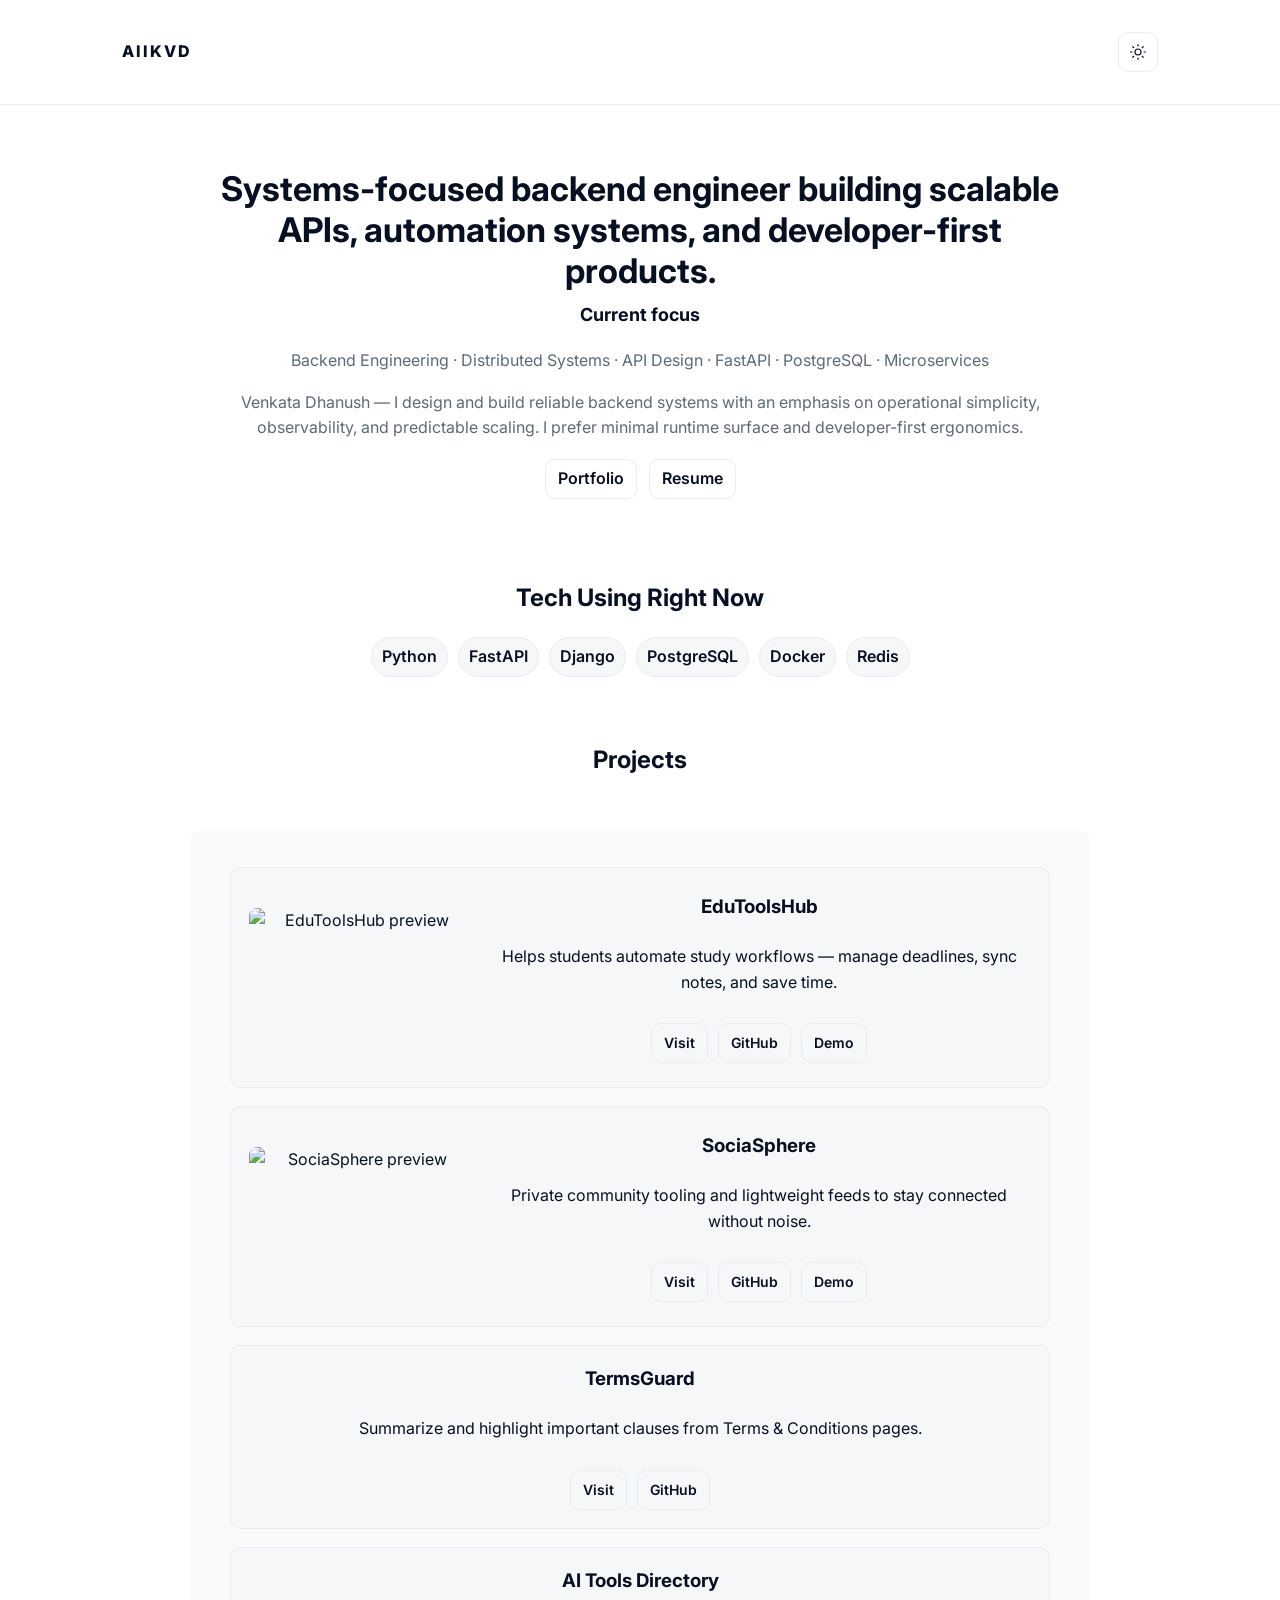
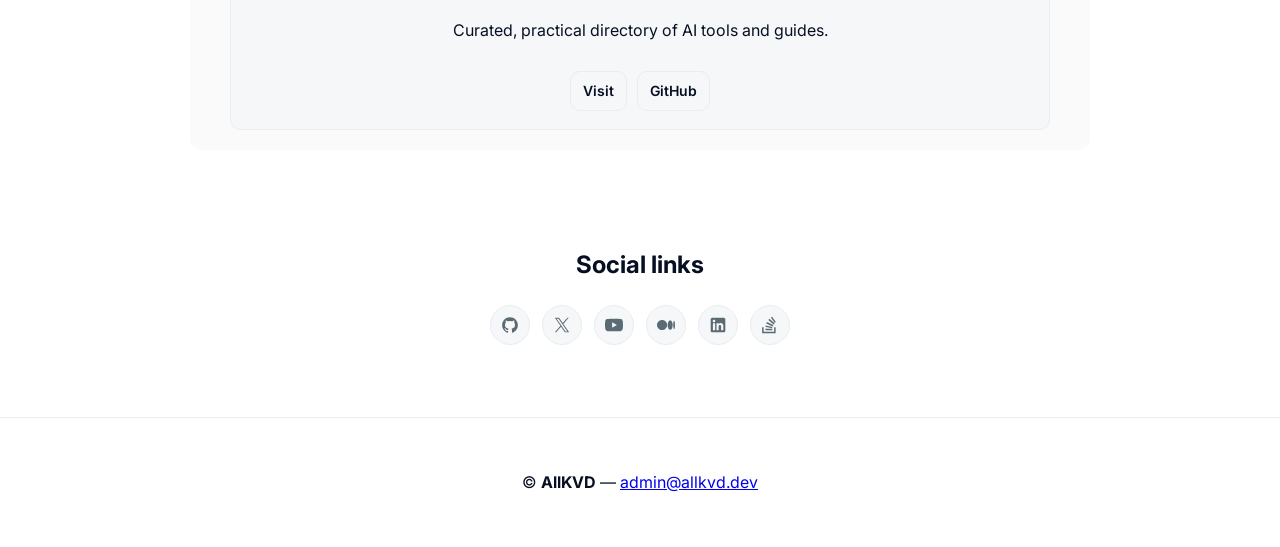
==== index.html @ 4f2902a0 "Update JSON-LD script and tech stack in index.html" ====
<!doctype html>
<html lang="en">
  <head>
    <meta charset="utf-8" />
    <meta name="viewport" content="width=device-width,initial-scale=1" />
    <meta name="color-scheme" content="light dark" />
    <meta name="author" content="Venkata Dhanush Kakarlamudi" />
    <meta name="referrer" content="strict-origin-when-cross-origin" />
    <meta name="format-detection" content="telephone=no" />
    <title>AllKVD — Systems-focused backend engineering ⋅ allkvd.dev</title>
    <meta name="description" content="AllKVD — Venkata Dhanush. Building scalable backend systems, APIs, automation and developer-first products. Navigation hub for portfolio, projects and social links." />
    <meta name="keywords" content="Backend Engineer, APIs, FastAPI, PostgreSQL, Distributed Systems, Developer Tools, allkvd, Venkata Dhanush" />
    <link rel="canonical" href="https://allkvd.dev/" />

    <meta name="theme-color" content="#071023" />
    <link rel="preconnect" href="https://fonts.googleapis.com">
    <link rel="preconnect" href="https://fonts.gstatic.com" crossorigin>
    <link rel="preconnect" href="https://img.youtube.com" crossorigin>

    <meta property="og:site_name" content="AllKVD" />
    <meta property="og:title" content="AllKVD — Systems-focused backend engineering" />
    <meta property="og:description" content="Building scalable APIs, automation systems, and developer-first products. Navigation hub for portfolio, projects and social links." />
    <meta property="og:type" content="website" />
    <meta property="og:url" content="https://allkvd.dev/" />
    <meta property="og:locale" content="en_US" />
    <meta property="og:image" content="https://allkvd.dev/assets/images/og-image.svg" />
    <meta property="og:image:type" content="image/svg+xml" />
    <meta property="og:image:width" content="1200" />
    <meta property="og:image:height" content="630" />
    <meta property="og:image:alt" content="AllKVD — Systems · APIs · Developer tooling" />

    <meta name="twitter:card" content="summary_large_image" />
    <meta name="twitter:title" content="AllKVD — Systems-focused backend engineering" />
    <meta name="twitter:description" content="Building scalable APIs, automation systems, and developer-first products." />
    <meta name="twitter:image" content="https://allkvd.dev/assets/images/og-image.svg" />
    <meta name="twitter:image:alt" content="AllKVD — Systems · APIs · Developer tooling" />

    <link rel="icon" href="/favicon.svg" />
    <link rel="manifest" href="/site.webmanifest" />

    <meta name="robots" content="index,follow,max-snippet:-1,max-image-preview:large,max-video-preview:-1" />

    <link href="https://fonts.googleapis.com/css2?family=Inter:wght@300;400;600;700;800&display=swap" rel="stylesheet">
    <link rel="stylesheet" href="/assets/css/style.css">
    <link rel="preload" as="image" href="/assets/images/og-image.svg" type="image/svg+xml">
    <script>
      (function(){
        const t = localStorage.getItem('allkvd-theme') || (window.matchMedia && window.matchMedia('(prefers-color-scheme: dark)').matches ? 'dark' : 'light');
        if(t==='dark') document.documentElement.setAttribute('data-theme','dark');

        const icons = {
          light: '<svg xmlns="http://www.w3.org/2000/svg" viewBox="0 0 24 24" width="18" height="18" fill="none" stroke="currentColor" stroke-width="1.5" stroke-linecap="round" stroke-linejoin="round"><circle cx="12" cy="12" r="4"></circle><path d="M12 2v2M12 20v2M4.93 4.93l1.41 1.41M17.66 17.66l1.41 1.41M2 12h2M20 12h2M4.93 19.07l1.41-1.41M17.66 6.34l1.41-1.41"/></svg>',
          dark: '<svg xmlns="http://www.w3.org/2000/svg" viewBox="0 0 24 24" width="18" height="18" fill="none" stroke="currentColor" stroke-width="1.5" stroke-linecap="round" stroke-linejoin="round"><path d="M21 12.79A9 9 0 1 1 11.21 3 7 7 0 0 0 21 12.79z"/></svg>'
        };

        function setBtnIcon(btn, theme){
          btn.innerHTML = (theme === 'dark') ? icons.dark : icons.light;
          btn.setAttribute('aria-label', 'Toggle color theme (current: ' + theme + ')');
        }

        window.addEventListener('DOMContentLoaded', ()=>{
          const btn = document.getElementById('theme-toggle');
          if(!btn) return;
          setBtnIcon(btn, t);
          btn.addEventListener('click', ()=>{
            const cur = document.documentElement.getAttribute('data-theme') === 'dark' ? 'dark' : 'light';
            const next = cur === 'dark' ? 'light' : 'dark';
            if(next==='dark') document.documentElement.setAttribute('data-theme','dark'); else document.documentElement.removeAttribute('data-theme');
            localStorage.setItem('allkvd-theme', next);
            setBtnIcon(btn, next);
          });
        });
      })();
    </script>

    <script type="application/ld+json">
    {
      "@context": "https://schema.org",
      "@type": "Person",
      "name": "Venkata Dhanush Kakarlamudi",
      "url": "https://allkvd.dev",
      "jobTitle": "Backend & Systems Engineer",
      "description": "Systems-focused backend engineer building scalable APIs, automation systems, and developer-first products.",
      "image": "https://allkvd.dev/assets/images/og-image.svg",
      "sameAs": [
        "https://github.com/kvdhanush06",
        "https://portfolio.allkvd.dev",
        "https://edutoolshub.allkvd.dev",
        "https://sociasphere.allkvd.dev",
        "https://termsguard.allkvd.dev",
        "https://youtube.allkvd.dev",
        "https://x.allkvd.dev",
        "https://linkedin.allkvd.dev",
        "https://resume.allkvd.dev",
        "https://medium.allkvd.dev",
        "https://stackoverflow.allkvd.dev"
      ],
      "knowsAbout": ["Backend Engineering","Distributed Systems","FastAPI","PostgreSQL","Developer Tooling","Automation"]
    }
    </script>

    <script type="application/ld+json">
    {
      "@context": "https://schema.org",
      "@type": "WebSite",
      "url": "https://allkvd.dev/",
      "name": "AllKVD",
      "author": {
        "@type": "Person",
        "name": "Venkata Dhanush Kakarlamudi"
      },
      "potentialAction": {
        "@type": "SearchAction",
        "target": "https://allkvd.dev/?s={search_term_string}",
        "query-input": "required name=search_term_string"
      }
    }
    </script>

  </head>
  <body>
    <a class="skip-link" href="#main-content">Skip to main content</a>
    <header class="site-header">
      <div class="container header-row">
        <div style="display:flex;align-items:center;gap:16px">
          <a class="logo" href="/">AllKVD</a>
          <nav class="nav" aria-label="Primary navigation"></nav>
        </div>
        <div style="display:flex;align-items:center;gap:12px">
          <button id="theme-toggle" class="theme-toggle" aria-label="Toggle color theme" title="Toggle theme"></button>
        </div>
      </div>
    </header>

    <main id="main-content">
      <section class="hero container">
        <div class="hero-inner">
          <h1 class="hero-heading">Systems-focused backend engineer building scalable APIs, automation systems, and developer-first products.</h1>

          <h3 class="current-focus-title">Current focus</h3>
          <p class="focus-line">Backend Engineering · Distributed Systems · API Design · FastAPI · PostgreSQL · Microservices</p>

          <p class="bio muted">Venkata Dhanush — I design and build reliable backend systems with an emphasis on operational simplicity, observability, and predictable scaling. I prefer minimal runtime surface and developer-first ergonomics.</p>
          <div class="cta" style="margin-top:18px">
            <a class="btn" href="https://portfolio.allkvd.dev" target="_blank" rel="noopener noreferrer">Portfolio</a>
            <a class="btn" href="https://resume.allkvd.dev" target="_blank" rel="noopener noreferrer">Resume</a>
          </div>
        </div>
      </section>

      <section id="uses" class="container">
        <h2>Tech Using Right Now</h2>
        <div class="uses-list">
          <span class="chip">Python</span>
          <span class="chip">FastAPI</span>
          <span class="chip">Django</span>
          <span class="chip">PostgreSQL</span>
          <span class="chip">Docker</span>
          <span class="chip">Redis</span>
        </div>
      </section>

      <section id="projects" class="grid-section">
        <div class="container">
          <h2>Projects</h2>
          <div class="projects-band">
            <div class="projects-band-inner">
              <div class="projects-list">

                <article class="card product-card reveal">
                  <div class="card-row">
                    <div class="card-media">
                      <img src="https://img.youtube.com/vi/Fe0io0Mu53A/hqdefault.jpg" alt="EduToolsHub preview" width="220" height="140" loading="lazy" decoding="async">
                    </div>
                    <div class="card-content">
                      <h3>EduToolsHub</h3>
                      <p class="project-desc">Helps students automate study workflows — manage deadlines, sync notes, and save time.</p>
                      <div class="card-actions">
                        <a class="btn" href="https://edutoolshub.allkvd.dev/" target="_blank" rel="noopener noreferrer">Visit</a>
                        <a class="btn" href="https://github.com/kvdhanush06/EduToolsHub" target="_blank" rel="noopener noreferrer">GitHub</a>
                        <a class="btn" href="https://youtu.be/Fe0io0Mu53A" target="_blank" rel="noopener noreferrer">Demo</a>
                      </div>
                    </div>
                  </div>
                </article>

                <article class="card product-card reveal">
                  <div class="card-row">
                    <div class="card-media">
                      <img src="https://img.youtube.com/vi/pIHj1mT5XzU/hqdefault.jpg" alt="SociaSphere preview" width="220" height="140" loading="lazy" decoding="async">
                    </div>
                    <div class="card-content">
                      <h3>SociaSphere</h3>
                      <p class="project-desc">Private community tooling and lightweight feeds to stay connected without noise.</p>
                      <div class="card-actions">
                        <a class="btn" href="https://sociasphere.allkvd.dev/" target="_blank" rel="noopener noreferrer">Visit</a>
                        <a class="btn" href="https://github.com/kvdhanush06/SociaSphere" target="_blank" rel="noopener noreferrer">GitHub</a>
                        <a class="btn" href="https://youtu.be/pIHj1mT5XzU" target="_blank" rel="noopener noreferrer">Demo</a>
                      </div>
                    </div>
                  </div>
                </article>

                <article class="card product-card reveal center-only">
                  <h3>TermsGuard</h3>
                  <p class="project-desc">Summarize and highlight important clauses from Terms &amp; Conditions pages.</p>
                  <div class="card-actions">
                    <a class="btn" href="https://termsguard.allkvd.dev/" target="_blank" rel="noopener noreferrer">Visit</a>
                    <a class="btn" href="https://github.com/kvdhanush06/TermsGuard" target="_blank" rel="noopener noreferrer">GitHub</a>
                  </div>
                </article>

                <article class="card product-card reveal center-only">
                  <h3>AI Tools Directory</h3>
                  <p class="project-desc">Curated, practical directory of AI tools and guides.</p>
                  <div class="card-actions">
                    <a class="btn" href="https://aitoolsdirectory.allkvd.dev/" target="_blank" rel="noopener noreferrer">Visit</a>
                    <a class="btn" href="https://github.com/kvdhanush06/ai-tools-directory" target="_blank" rel="noopener noreferrer">GitHub</a>
                  </div>
                </article>

              </div>
            </div>
          </div>
        </div>
      </section>

      <section id="socials" class="container">
        <h2>Social links</h2>
        <div class="social-line" aria-label="Social links">
          <a href="https://github.allkvd.dev" target="_blank" rel="noopener noreferrer" aria-label="GitHub">
            <svg xmlns="http://www.w3.org/2000/svg" width="32" height="32" viewBox="0 0 32 32" fill="currentColor" aria-hidden="true">
              <path d="M16,2.345c7.735,0,14,6.265,14,14-.002,6.015-3.839,11.359-9.537,13.282-.7,.14-.963-.298-.963-.665,0-.473,.018-1.978,.018-3.85,0-1.312-.437-2.152-.945-2.59,3.115-.35,6.388-1.54,6.388-6.912,0-1.54-.543-2.783-1.435-3.762,.14-.35,.63-1.785-.14-3.71,0,0-1.173-.385-3.85,1.435-1.12-.315-2.31-.472-3.5-.472s-2.38,.157-3.5,.472c-2.677-1.802-3.85-1.435-3.85-1.435-.77,1.925-.28,3.36-.14,3.71-.892,.98-1.435,2.24-1.435,3.762,0,5.355,3.255,6.563,6.37,6.913-.403,.35-.77,.963-.893,1.872-.805,.368-2.818,.963-4.077-1.155-.263-.42-1.05-1.452-2.152-1.435-1.173,.018-.472,.665,.017,.927,.595,.332,1.277,1.575,1.435,1.978,.28,.787,1.19,2.293,4.707,1.645,0,1.173,.018,2.275,.018,2.607,0,.368-.263,.787-.963,.665-5.719-1.904-9.576-7.255-9.573-13.283,0-7.735,6.265-14,14-14Z"></path>
            </svg>
          </a>
          <a href="https://x.allkvd.dev" target="_blank" rel="noopener noreferrer" aria-label="X">
            <svg xmlns="http://www.w3.org/2000/svg" width="32" height="32" viewBox="0 0 32 32" fill="currentColor" aria-hidden="true">
              <path d="M18.42,14.009L27.891,3h-2.244l-8.224,9.559L10.855,3H3.28l9.932,14.455L3.28,29h2.244l8.684-10.095,6.936,10.095h7.576l-10.301-14.991h0Zm-3.074,3.573l-1.006-1.439L6.333,4.69h3.447l6.462,9.243,1.006,1.439,8.4,12.015h-3.447l-6.854-9.804h0Z"></path>
            </svg>
          </a>
          <a href="https://youtube.allkvd.dev" target="_blank" rel="noopener noreferrer" aria-label="YouTube">
            <svg xmlns="http://www.w3.org/2000/svg" width="32" height="32" viewBox="0 0 32 32" fill="currentColor" aria-hidden="true">
              <path d="M31.331,8.248c-.368-1.386-1.452-2.477-2.829-2.848-2.496-.673-12.502-.673-12.502-.673,0,0-10.007,0-12.502,.673-1.377,.37-2.461,1.462-2.829,2.848-.669,2.512-.669,7.752-.669,7.752,0,0,0,5.241,.669,7.752,.368,1.386,1.452,2.477,2.829,2.847,2.496,.673,12.502,.673,12.502,.673,0,0,10.007,0,12.502-.673,1.377-.37,2.461-1.462,2.829-2.847,.669-2.512,.669-7.752,.669-7.752,0,0,0-5.24-.669-7.752ZM12.727,20.758V11.242l8.364,4.758-8.364,4.758Z"></path>
            </svg>
          </a>
          <a href="https://medium.allkvd.dev" target="_blank" rel="noopener noreferrer" aria-label="Medium">
            <svg xmlns="http://www.w3.org/2000/svg" width="32" height="32" viewBox="0 0 32 32" fill="currentColor" aria-hidden="true">
              <path d="M18.05,16c0,5.018-4.041,9.087-9.025,9.087S0,21.018,0,16,4.041,6.913,9.025,6.913s9.025,4.069,9.025,9.087m9.901,0c0,4.724-2.02,8.555-4.513,8.555s-4.513-3.831-4.513-8.555,2.02-8.555,4.512-8.555,4.513,3.83,4.513,8.555m4.05,0c0,4.231-.71,7.664-1.587,7.664s-1.587-3.431-1.587-7.664,.71-7.664,1.587-7.664,1.587,3.431,1.587,7.664"></path>
            </svg>
          </a>
          <a href="https://linkedin.allkvd.dev" target="_blank" rel="noopener noreferrer" aria-label="LinkedIn">
            <svg xmlns="http://www.w3.org/2000/svg" width="32" height="32" viewBox="0 0 32 32" fill="currentColor" aria-hidden="true">
              <path d="M26.111,3H5.889c-1.595,0-2.889,1.293-2.889,2.889V26.111c0,1.595,1.293,2.889,2.889,2.889H26.111c1.595,0,2.889-1.293,2.889-2.889V5.889c0-1.595-1.293-2.889-2.889-2.889ZM10.861,25.389h-3.877V12.87h3.877v12.519Zm-1.957-14.158c-1.267,0-2.293-1.034-2.293-2.31s1.026-2.31,2.293-2.31,2.292,1.034,2.292,2.31-1.026,2.31-2.292,2.31Zm16.485,14.158h-3.858v-6.571c0-1.802-.685-2.809-2.111-2.809-1.551,0-2.362,1.048-2.362,2.809v6.571h-3.718V12.87h3.718v1.686s1.118-2.069,3.775-2.069,4.556,1.621,4.556,4.975v7.926Z" fill-rule="evenodd"></path>
            </svg>
          </a>
          <a href="https://stackoverflow.allkvd.dev" target="_blank" rel="noopener noreferrer" aria-label="StackOverflow">
            <svg xmlns="http://www.w3.org/2000/svg" fill="currentColor" viewBox="0 0 24 24" height="24" width="24" aria-hidden="true">
              <path fill="currentColor" fill-rule="evenodd" d="m13.186 2.081 5 7 1.628 -1.162 -5 -7 -1.628 1.162Zm3.663 9.178 -7 -6 1.302 -1.518 7 6 -1.302 1.518ZM7.074 9.905l8.5 4 0.852 -1.81 -8.5 -4 -0.852 1.81Zm7.71 6.571 -9 -2 0.433 -1.952 9 2 -0.434 1.952ZM3.5 15h-2v8h18v-8h-2v6h-14v-6ZM6 19h9v-2H6v2Z" clip-rule="evenodd" stroke-width="1"></path>
            </svg>
          </a>
        </div>
      </section>

    </main>

    <footer class="site-footer">
      <div class="container">
        <div class="left">© <strong>AllKVD</strong> — <a href="mailto:admin@allkvd.dev">admin@allkvd.dev</a></div>
      </div>
    </footer>

    <script>
      document.addEventListener('DOMContentLoaded', function(){
        const els = document.querySelectorAll('.reveal');
        if(!els.length) return;
        const io = new IntersectionObserver((entries)=>{
          entries.forEach(entry => {
            if(entry.isIntersecting){
              entry.target.classList.add('show');
              io.unobserve(entry.target);
            }
          });
        },{threshold:0.12});
        els.forEach((el, i) => {
          el.style.transitionDelay = (i*80)+'ms';
          io.observe(el);
        });
      });
    </script>

  </body>
</html>
---- assets/css/style.css ----
:root{
    --bg: #ffffff;
    --text: #071023;
  --muted: #5b6b74;
  --accent: #0ea5a4;
  --card: #f6f7f9;
  --border: #e6eef3;
  --section-bg: rgba(2,6,23,0.02);
  --header-bg: rgba(255,255,255,0.6);
  --max: 1100px;
  font-family: Inter, system-ui, -apple-system, 'Segoe UI', Roboto, 'Helvetica Neue', Arial;
}

.skip-link{
  position: absolute;
  left: -9999px;
  top: auto;
  width: 1px;
  height: 1px;
  overflow: hidden;
  background: var(--accent);
  color: #fff;
  padding: 8px 12px;
  border-radius: 6px;
  z-index: 9999;
  text-decoration: none;
}
.skip-link:focus{
  left: 12px;
  top: 12px;
  width: auto;
  height: auto;
  box-shadow: 0 6px 18px rgba(2,6,23,0.45);
}

html[data-theme="dark"] {
  --bg:#071023;
  --muted:#9aa0a6;
  --accent:#7dd3fc;
  --card:#0b2940;
  --text:#e6eef3;
  --border: rgba(255,255,255,0.06);
  --header-bg: rgba(10,10,10,0.6);
  --section-bg: rgba(255,255,255,0.02);
}
*{box-sizing:border-box}
html{scroll-behavior:smooth}
body{background:var(--bg);color:var(--text);margin:0;line-height:1.6;transition:background .25s ease,color .25s ease}
.container{max-width:var(--max);margin:0 auto;padding:32px}
.site-header{backdrop-filter:blur(6px);background:var(--header-bg);border-bottom:1px solid var(--border);position:sticky;top:0;z-index:50}
.header-row{display:flex;align-items:center;justify-content:space-between}
.logo{font-weight:800;letter-spacing:2px;color:var(--text);text-decoration:none}
.nav a{color:var(--text);margin-left:20px;text-decoration:none;font-weight:600}
.nav a:hover{color:var(--accent)}
.hero{display:flex;flex-direction:column;align-items:center;text-align:center;gap:18px;padding-top:64px;padding-bottom:48px}
.hero-inner{max-width:880px}
.hero-heading{font-size:34px;margin:0;font-weight:700;line-height:1.2}
.current-focus-title{margin-top:10px;font-size:18px;font-weight:700}
.focus-line{font-size:16px;color:var(--muted);margin-top:6px}
.bio{margin-top:12px;color:var(--muted)}
.cta{display:flex;gap:12px;flex-wrap:wrap;justify-content:center}
.btn, .btn.ghost{display:inline-flex;align-items:center;justify-content:center;height:40px;padding:0 12px;border-radius:10px;border:1px solid var(--border);background:transparent;color:var(--text);text-decoration:none;font-weight:600;cursor:pointer}
.btn.primary{background:var(--accent);color:#ffffff;border-color:transparent}
.btn.ghost{background:transparent}
.hero-right h3{margin-top:8px}
.focus-list{list-style:none;padding:0;margin:10px 0;color:var(--muted)}
.grid-section h2{margin-top:0}
.grid{display:grid;grid-template-columns:repeat(auto-fit,minmax(220px,1fr));gap:18px;margin-top:18px;justify-items:center}
.card{background:var(--card);padding:18px;border-radius:10px;color:var(--text);text-decoration:none;border:1px solid var(--border);transition:transform .18s ease,box-shadow .18s ease}
.card:hover{transform:translateY(-6px);box-shadow:0 10px 30px rgba(2,6,23,0.35)}
.card h3{margin:0 0 6px}
.muted{color:var(--muted)}
.featured .projects{display:grid;gap:12px}
.project{background:var(--card);padding:16px;border-radius:10px;border:1px solid #121314}
.project .meta{margin-top:8px}
.posts a{color:var(--accent)}
.site-footer{border-top:1px solid var(--border);padding:20px 0;margin-top:40px}
.site-footer .container{display:flex;justify-content:center;align-items:center}
.site-footer .left{width:100%;text-align:center}

html[data-theme="dark"] .card{box-shadow:0 8px 30px rgba(2,6,23,0.45);border:1px solid rgba(255,255,255,0.04)}

.theme-toggle{background:transparent;border:1px solid var(--border);color:var(--text);padding:8px;display:inline-flex;align-items:center;justify-content:center;border-radius:10px;cursor:pointer;width:40px;height:40px}



@media (max-width:800px){
  .hero{flex-direction:column}
  .hero-heading{font-size:28px}
}

.projects-list{display:flex;flex-direction:column;gap:18px;margin-top:16px;align-items:center}
.projects-list .card{width:100%;max-width:820px;text-align:center}

.projects-band{display:flex;justify-content:center;padding:32px 0}
.projects-band-inner{background:var(--section-bg);padding:20px;border-radius:12px;max-width:900px;width:100%;box-sizing:border-box}

.full-bleed{width:100%;background:var(--section-bg);padding:36px 0}

#projects h2, #uses h2, #socials h2{ text-align:center; margin-top:0 }

.reveal{opacity:0;transform:translateY(12px);transition:opacity .6s ease,transform .6s cubic-bezier(.2,.9,.2,1)}
.reveal.show{opacity:1;transform:translateY(0)}

.social-line{display:flex;gap:14px;flex-wrap:wrap;justify-content:center;margin-top:12px}
.social-line a{color:var(--accent);text-decoration:none;font-weight:600}

.product-card .banner{border-radius:8px;overflow:hidden;margin-bottom:12px}
.product-card .banner img{width:100%;height:160px;object-fit:cover;display:block}
.card-actions{display:flex;gap:10px;justify-content:center;margin-top:12px}
.card-actions .btn{padding:0 12px;font-size:14px;height:40px}

.product-card .card-row{display:flex;align-items:center;gap:18px}
.product-card .card-media{flex:0 0 220px}
.product-card .card-media img{width:220px;height:140px;object-fit:cover;border-radius:8px;display:block}
.product-card .card-content{flex:1;display:flex;flex-direction:column;justify-content:center;align-items:center;text-align:center;padding:6px}
.product-card.center-only{display:flex;flex-direction:column;align-items:center;justify-content:center}

@media (max-width:800px){
  .product-card .card-row{flex-direction:column}
  .product-card .card-media{flex:0 0 auto}
  .product-card .card-media img{width:100%;height:160px}
}

.uses-list{display:flex;flex-wrap:wrap;gap:10px;justify-content:center;margin-top:12px}
.chip{background:var(--card);border:1px solid var(--border);color:var(--text);padding:6px 10px;border-radius:999px;font-weight:600}

.social-line{display:flex;gap:12px;flex-wrap:wrap;justify-content:center;margin-top:12px}
.social-line a{width:40px;height:40px;border-radius:50%;display:inline-flex;align-items:center;justify-content:center;background:var(--card);border:1px solid var(--border);color:var(--muted);text-decoration:none}
.social-line a svg{width:18px;height:18px;display:block;fill:currentColor}
.social-line a:hover{background:var(--accent);color:#fff;border-color:transparent}
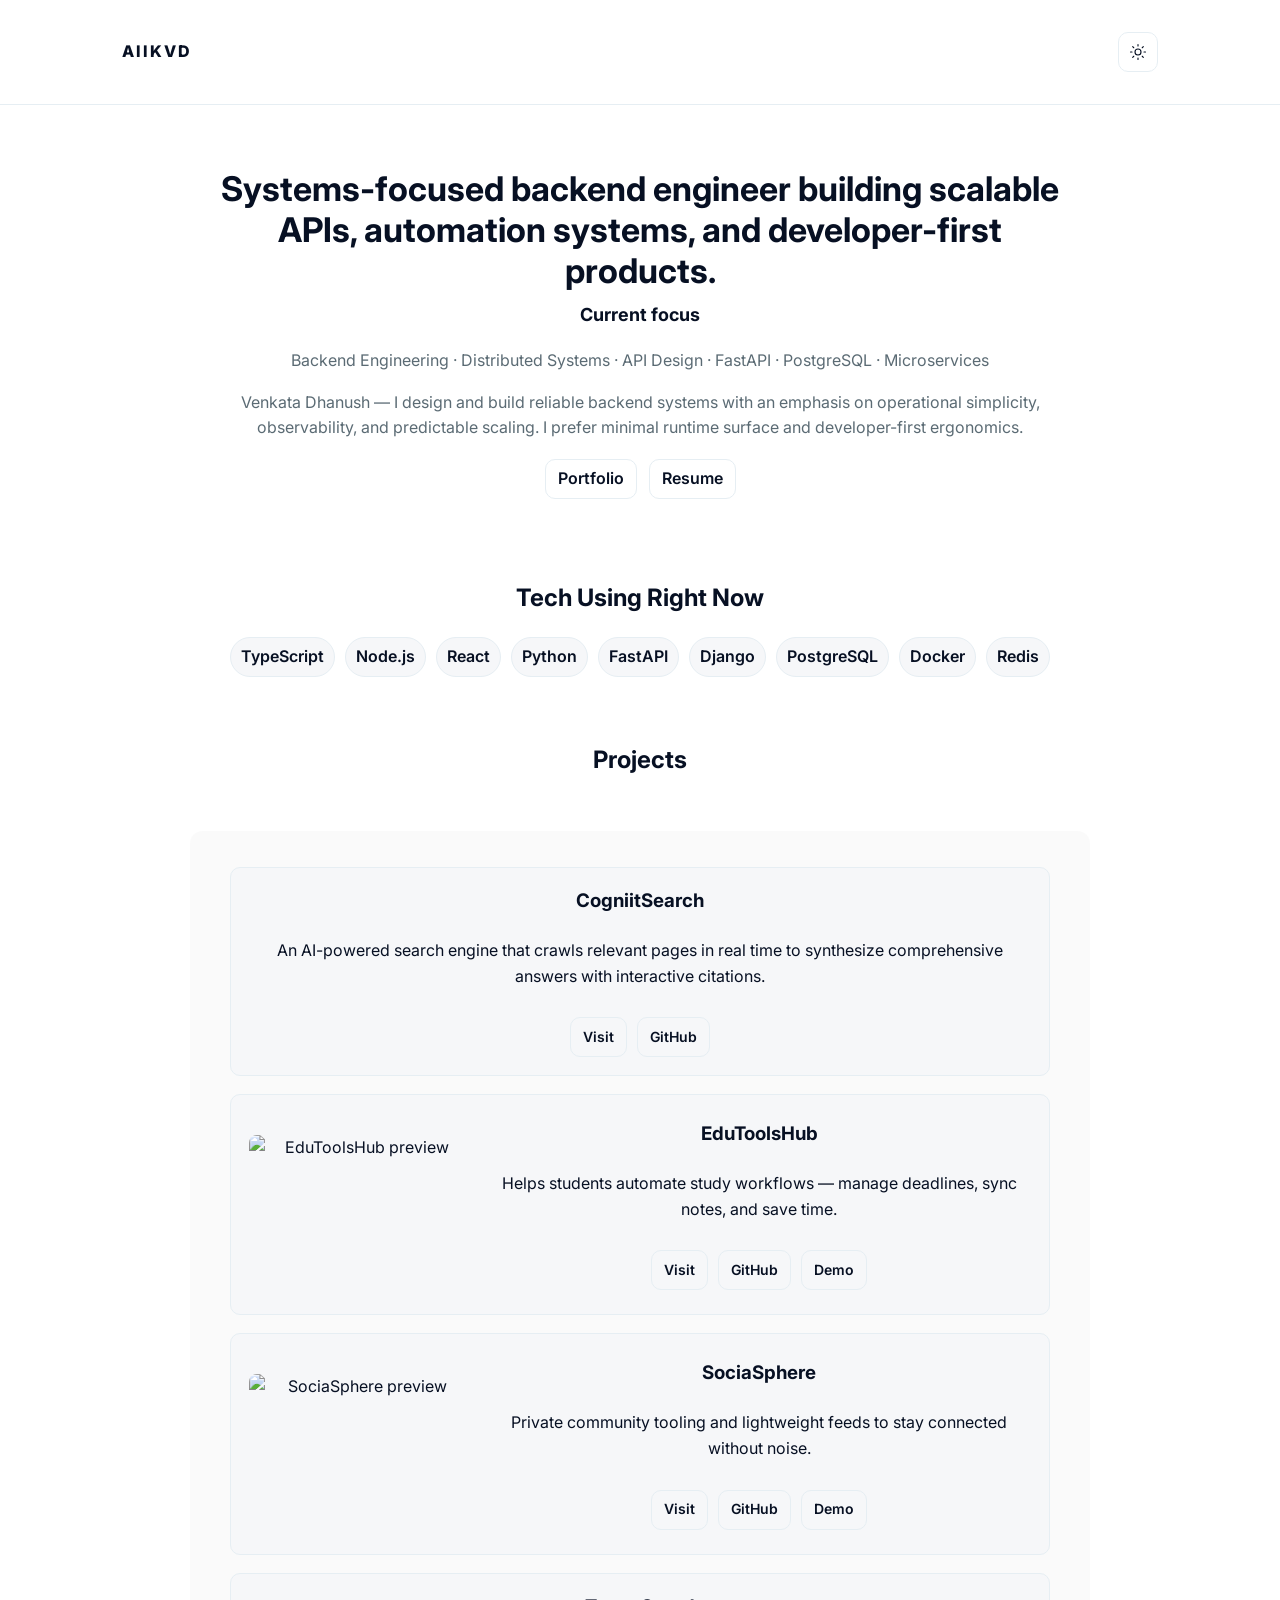
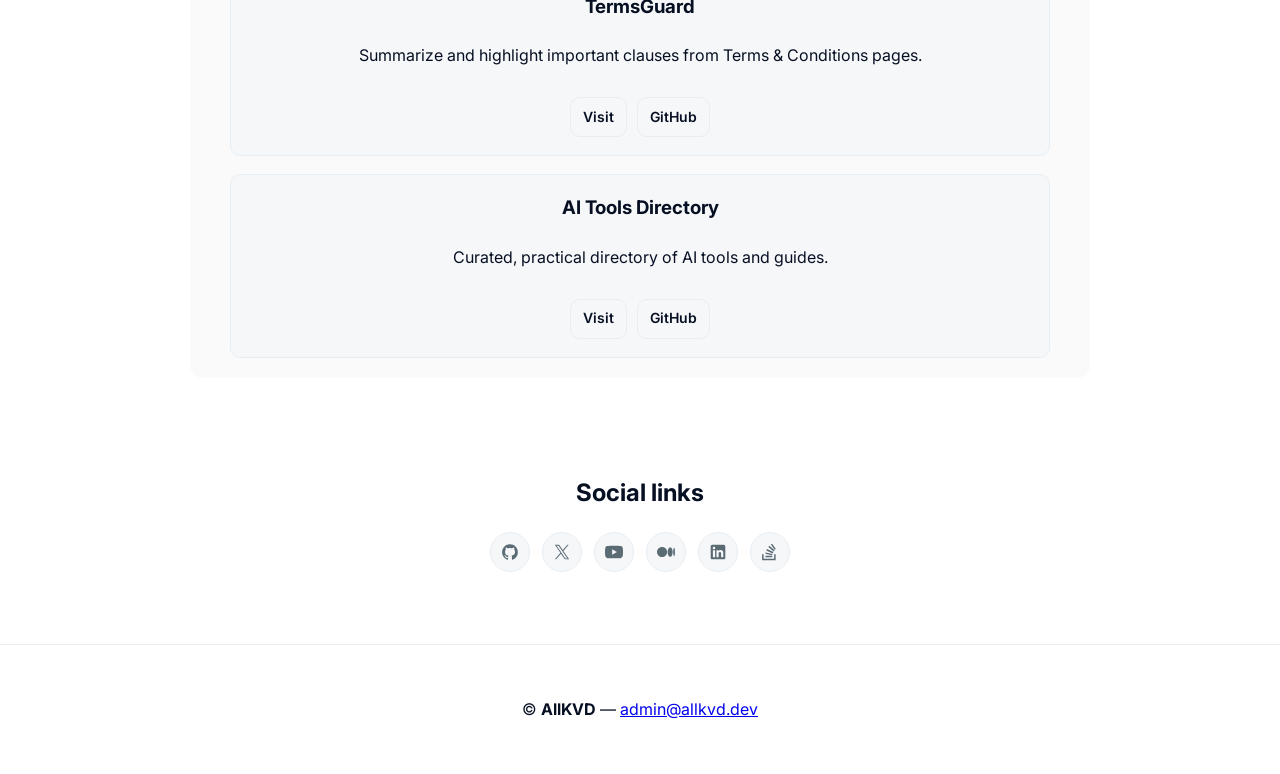
==== commit 6946ad9e: "feat: add CogniitSearch project and update tech stack in landing page and llms.txt" ====
--- a/index.html
+++ b/index.html
@@ -151,6 +151,9 @@
       <section id="uses" class="container">
         <h2>Tech Using Right Now</h2>
         <div class="uses-list">
+          <span class="chip">TypeScript</span>
+          <span class="chip">Node.js</span>
+          <span class="chip">React</span>
           <span class="chip">Python</span>
           <span class="chip">FastAPI</span>
           <span class="chip">Django</span>
@@ -166,6 +169,15 @@
           <div class="projects-band">
             <div class="projects-band-inner">
               <div class="projects-list">
+
+                <article class="card product-card reveal center-only">
+                  <h3>CogniitSearch</h3>
+                  <p class="project-desc">An AI-powered search engine that crawls relevant pages in real time to synthesize comprehensive answers with interactive citations.</p>
+                  <div class="card-actions">
+                    <a class="btn" href="https://cogniitsearch.allkvd.dev/" target="_blank" rel="noopener noreferrer">Visit</a>
+                    <a class="btn" href="https://github.com/kvdhanush06/CogniitSearch" target="_blank" rel="noopener noreferrer">GitHub</a>
+                  </div>
+                </article>
 
                 <article class="card product-card reveal">
                   <div class="card-row">
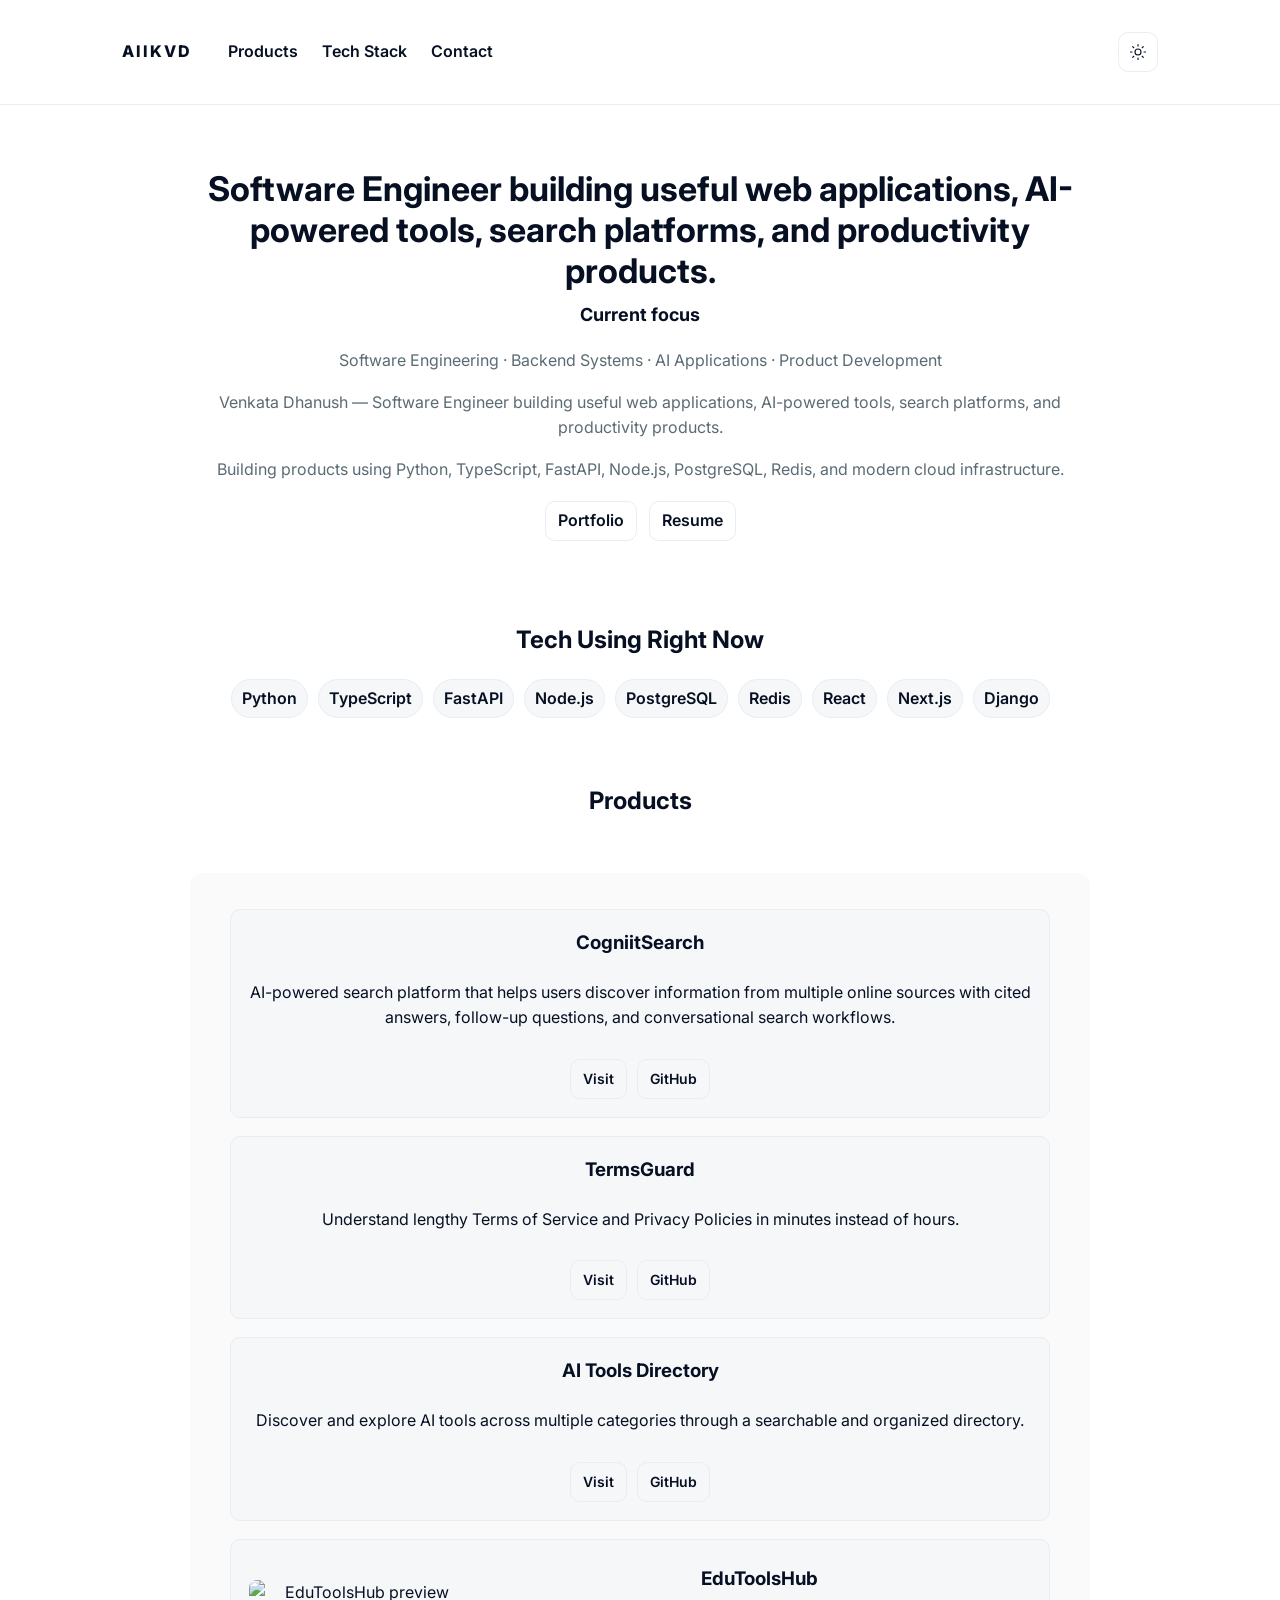
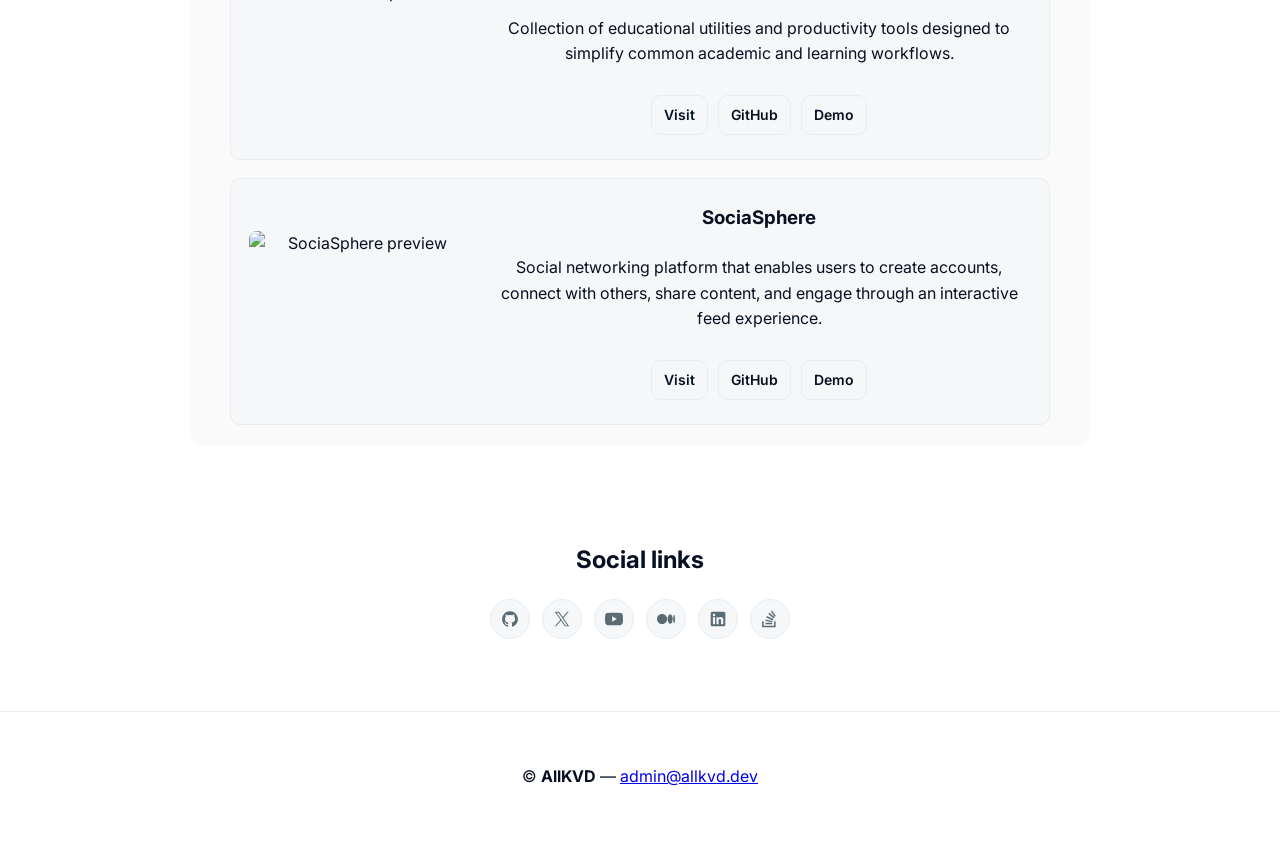
==== commit 990ebc58: "refactor: update professional branding and formatting in site metadata and manifest files" ====
--- a/index.html
+++ b/index.html
@@ -7,66 +7,124 @@
     <meta name="author" content="Venkata Dhanush Kakarlamudi" />
     <meta name="referrer" content="strict-origin-when-cross-origin" />
     <meta name="format-detection" content="telephone=no" />
-    <title>AllKVD — Systems-focused backend engineering ⋅ allkvd.dev</title>
-    <meta name="description" content="AllKVD — Venkata Dhanush. Building scalable backend systems, APIs, automation and developer-first products. Navigation hub for portfolio, projects and social links." />
-    <meta name="keywords" content="Backend Engineer, APIs, FastAPI, PostgreSQL, Distributed Systems, Developer Tools, allkvd, Venkata Dhanush" />
+    <title>
+      AllKVD — Software Engineer building useful web applications ⋅ allkvd.dev
+    </title>
+    <meta
+      name="description"
+      content="AllKVD — Venkata Dhanush. Software Engineer building useful web applications, AI-powered tools, search platforms, and productivity products."
+    />
+    <meta
+      name="keywords"
+      content="Software Engineer, Web Applications, AI Tools, Search Platforms, Productivity Products, allkvd, Venkata Dhanush"
+    />
     <link rel="canonical" href="https://allkvd.dev/" />
 
     <meta name="theme-color" content="#071023" />
-    <link rel="preconnect" href="https://fonts.googleapis.com">
-    <link rel="preconnect" href="https://fonts.gstatic.com" crossorigin>
-    <link rel="preconnect" href="https://img.youtube.com" crossorigin>
+    <link rel="preconnect" href="https://fonts.googleapis.com" />
+    <link rel="preconnect" href="https://fonts.gstatic.com" crossorigin />
+    <link rel="preconnect" href="https://img.youtube.com" crossorigin />
 
     <meta property="og:site_name" content="AllKVD" />
-    <meta property="og:title" content="AllKVD — Systems-focused backend engineering" />
-    <meta property="og:description" content="Building scalable APIs, automation systems, and developer-first products. Navigation hub for portfolio, projects and social links." />
+    <meta
+      property="og:title"
+      content="AllKVD — Software Engineer building useful web applications"
+    />
+    <meta
+      property="og:description"
+      content="Software Engineer building useful web applications, AI-powered tools, search platforms, and productivity products."
+    />
     <meta property="og:type" content="website" />
     <meta property="og:url" content="https://allkvd.dev/" />
     <meta property="og:locale" content="en_US" />
-    <meta property="og:image" content="https://allkvd.dev/assets/images/og-image.svg" />
+    <meta
+      property="og:image"
+      content="https://allkvd.dev/assets/images/og-image.svg"
+    />
     <meta property="og:image:type" content="image/svg+xml" />
     <meta property="og:image:width" content="1200" />
     <meta property="og:image:height" content="630" />
-    <meta property="og:image:alt" content="AllKVD — Systems · APIs · Developer tooling" />
+    <meta
+      property="og:image:alt"
+      content="AllKVD — Software Engineer · Web Apps · AI Tools"
+    />
 
     <meta name="twitter:card" content="summary_large_image" />
-    <meta name="twitter:title" content="AllKVD — Systems-focused backend engineering" />
-    <meta name="twitter:description" content="Building scalable APIs, automation systems, and developer-first products." />
-    <meta name="twitter:image" content="https://allkvd.dev/assets/images/og-image.svg" />
-    <meta name="twitter:image:alt" content="AllKVD — Systems · APIs · Developer tooling" />
+    <meta
+      name="twitter:title"
+      content="AllKVD — Software Engineer building useful web applications"
+    />
+    <meta
+      name="twitter:description"
+      content="Software Engineer building useful web applications, AI-powered tools, search platforms, and productivity products."
+    />
+    <meta
+      name="twitter:image"
+      content="https://allkvd.dev/assets/images/og-image.svg"
+    />
+    <meta
+      name="twitter:image:alt"
+      content="AllKVD — Systems · APIs · Developer tooling"
+    />
 
     <link rel="icon" href="/favicon.svg" />
     <link rel="manifest" href="/site.webmanifest" />
 
-    <meta name="robots" content="index,follow,max-snippet:-1,max-image-preview:large,max-video-preview:-1" />
-
-    <link href="https://fonts.googleapis.com/css2?family=Inter:wght@300;400;600;700;800&display=swap" rel="stylesheet">
-    <link rel="stylesheet" href="/assets/css/style.css">
-    <link rel="preload" as="image" href="/assets/images/og-image.svg" type="image/svg+xml">
+    <meta
+      name="robots"
+      content="index,follow,max-snippet:-1,max-image-preview:large,max-video-preview:-1"
+    />
+
+    <link
+      href="https://fonts.googleapis.com/css2?family=Inter:wght@300;400;600;700;800&display=swap"
+      rel="stylesheet"
+    />
+    <link rel="stylesheet" href="/assets/css/style.css" />
+    <link
+      rel="preload"
+      as="image"
+      href="/assets/images/og-image.svg"
+      type="image/svg+xml"
+    />
     <script>
-      (function(){
-        const t = localStorage.getItem('allkvd-theme') || (window.matchMedia && window.matchMedia('(prefers-color-scheme: dark)').matches ? 'dark' : 'light');
-        if(t==='dark') document.documentElement.setAttribute('data-theme','dark');
+      (function () {
+        const t =
+          localStorage.getItem("allkvd-theme") ||
+          (window.matchMedia &&
+          window.matchMedia("(prefers-color-scheme: dark)").matches
+            ? "dark"
+            : "light");
+        if (t === "dark")
+          document.documentElement.setAttribute("data-theme", "dark");
 
         const icons = {
-          light: '<svg xmlns="http://www.w3.org/2000/svg" viewBox="0 0 24 24" width="18" height="18" fill="none" stroke="currentColor" stroke-width="1.5" stroke-linecap="round" stroke-linejoin="round"><circle cx="12" cy="12" r="4"></circle><path d="M12 2v2M12 20v2M4.93 4.93l1.41 1.41M17.66 17.66l1.41 1.41M2 12h2M20 12h2M4.93 19.07l1.41-1.41M17.66 6.34l1.41-1.41"/></svg>',
-          dark: '<svg xmlns="http://www.w3.org/2000/svg" viewBox="0 0 24 24" width="18" height="18" fill="none" stroke="currentColor" stroke-width="1.5" stroke-linecap="round" stroke-linejoin="round"><path d="M21 12.79A9 9 0 1 1 11.21 3 7 7 0 0 0 21 12.79z"/></svg>'
+          light:
+            '<svg xmlns="http://www.w3.org/2000/svg" viewBox="0 0 24 24" width="18" height="18" fill="none" stroke="currentColor" stroke-width="1.5" stroke-linecap="round" stroke-linejoin="round"><circle cx="12" cy="12" r="4"></circle><path d="M12 2v2M12 20v2M4.93 4.93l1.41 1.41M17.66 17.66l1.41 1.41M2 12h2M20 12h2M4.93 19.07l1.41-1.41M17.66 6.34l1.41-1.41"/></svg>',
+          dark: '<svg xmlns="http://www.w3.org/2000/svg" viewBox="0 0 24 24" width="18" height="18" fill="none" stroke="currentColor" stroke-width="1.5" stroke-linecap="round" stroke-linejoin="round"><path d="M21 12.79A9 9 0 1 1 11.21 3 7 7 0 0 0 21 12.79z"/></svg>',
         };
 
-        function setBtnIcon(btn, theme){
-          btn.innerHTML = (theme === 'dark') ? icons.dark : icons.light;
-          btn.setAttribute('aria-label', 'Toggle color theme (current: ' + theme + ')');
+        function setBtnIcon(btn, theme) {
+          btn.innerHTML = theme === "dark" ? icons.dark : icons.light;
+          btn.setAttribute(
+            "aria-label",
+            "Toggle color theme (current: " + theme + ")",
+          );
         }
 
-        window.addEventListener('DOMContentLoaded', ()=>{
-          const btn = document.getElementById('theme-toggle');
-          if(!btn) return;
+        window.addEventListener("DOMContentLoaded", () => {
+          const btn = document.getElementById("theme-toggle");
+          if (!btn) return;
           setBtnIcon(btn, t);
-          btn.addEventListener('click', ()=>{
-            const cur = document.documentElement.getAttribute('data-theme') === 'dark' ? 'dark' : 'light';
-            const next = cur === 'dark' ? 'light' : 'dark';
-            if(next==='dark') document.documentElement.setAttribute('data-theme','dark'); else document.documentElement.removeAttribute('data-theme');
-            localStorage.setItem('allkvd-theme', next);
+          btn.addEventListener("click", () => {
+            const cur =
+              document.documentElement.getAttribute("data-theme") === "dark"
+                ? "dark"
+                : "light";
+            const next = cur === "dark" ? "light" : "dark";
+            if (next === "dark")
+              document.documentElement.setAttribute("data-theme", "dark");
+            else document.documentElement.removeAttribute("data-theme");
+            localStorage.setItem("allkvd-theme", next);
             setBtnIcon(btn, next);
           });
         });
@@ -74,60 +132,74 @@
     </script>
 
     <script type="application/ld+json">
-    {
-      "@context": "https://schema.org",
-      "@type": "Person",
-      "name": "Venkata Dhanush Kakarlamudi",
-      "url": "https://allkvd.dev",
-      "jobTitle": "Backend & Systems Engineer",
-      "description": "Systems-focused backend engineer building scalable APIs, automation systems, and developer-first products.",
-      "image": "https://allkvd.dev/assets/images/og-image.svg",
-      "sameAs": [
-        "https://github.com/kvdhanush06",
-        "https://portfolio.allkvd.dev",
-        "https://edutoolshub.allkvd.dev",
-        "https://sociasphere.allkvd.dev",
-        "https://termsguard.allkvd.dev",
-        "https://youtube.allkvd.dev",
-        "https://x.allkvd.dev",
-        "https://linkedin.allkvd.dev",
-        "https://resume.allkvd.dev",
-        "https://medium.allkvd.dev",
-        "https://stackoverflow.allkvd.dev"
-      ],
-      "knowsAbout": ["Backend Engineering","Distributed Systems","FastAPI","PostgreSQL","Developer Tooling","Automation"]
-    }
+      {
+        "@context": "https://schema.org",
+        "@type": "Person",
+        "name": "Venkata Dhanush Kakarlamudi",
+        "url": "https://allkvd.dev",
+        "jobTitle": "Software Engineer",
+        "description": "Software Engineer building useful web applications, AI-powered tools, search platforms, and productivity products.",
+        "image": "https://allkvd.dev/assets/images/og-image.svg",
+        "sameAs": [
+          "https://github.com/kvdhanush06",
+          "https://portfolio.allkvd.dev",
+          "https://edutoolshub.allkvd.dev",
+          "https://sociasphere.allkvd.dev",
+          "https://termsguard.allkvd.dev",
+          "https://youtube.allkvd.dev",
+          "https://x.allkvd.dev",
+          "https://linkedin.allkvd.dev",
+          "https://resume.allkvd.dev",
+          "https://medium.allkvd.dev",
+          "https://stackoverflow.allkvd.dev"
+        ],
+        "knowsAbout": [
+          "Software Engineering",
+          "Web Applications",
+          "AI Tools",
+          "Search Platforms",
+          "Productivity Products"
+        ]
+      }
     </script>
 
     <script type="application/ld+json">
-    {
-      "@context": "https://schema.org",
-      "@type": "WebSite",
-      "url": "https://allkvd.dev/",
-      "name": "AllKVD",
-      "author": {
-        "@type": "Person",
-        "name": "Venkata Dhanush Kakarlamudi"
-      },
-      "potentialAction": {
-        "@type": "SearchAction",
-        "target": "https://allkvd.dev/?s={search_term_string}",
-        "query-input": "required name=search_term_string"
+      {
+        "@context": "https://schema.org",
+        "@type": "WebSite",
+        "url": "https://allkvd.dev/",
+        "name": "AllKVD",
+        "author": {
+          "@type": "Person",
+          "name": "Venkata Dhanush Kakarlamudi"
+        },
+        "potentialAction": {
+          "@type": "SearchAction",
+          "target": "https://allkvd.dev/?s={search_term_string}",
+          "query-input": "required name=search_term_string"
+        }
       }
-    }
     </script>
-
   </head>
   <body>
     <a class="skip-link" href="#main-content">Skip to main content</a>
     <header class="site-header">
       <div class="container header-row">
-        <div style="display:flex;align-items:center;gap:16px">
+        <div style="display: flex; align-items: center; gap: 16px">
           <a class="logo" href="/">AllKVD</a>
-          <nav class="nav" aria-label="Primary navigation"></nav>
-        </div>
-        <div style="display:flex;align-items:center;gap:12px">
-          <button id="theme-toggle" class="theme-toggle" aria-label="Toggle color theme" title="Toggle theme"></button>
+          <nav class="nav" aria-label="Primary navigation">
+            <a href="#projects">Products</a>
+            <a href="#uses">Tech Stack</a>
+            <a href="#socials">Contact</a>
+          </nav>
+        </div>
+        <div style="display: flex; align-items: center; gap: 12px">
+          <button
+            id="theme-toggle"
+            class="theme-toggle"
+            aria-label="Toggle color theme"
+            title="Toggle theme"
+          ></button>
         </div>
       </div>
     </header>
@@ -135,12 +207,16 @@
     <main id="main-content">
       <section class="hero container">
         <div class="hero-inner">
-          <h1 class="hero-heading">Systems-focused backend engineer building scalable APIs, automation systems, and developer-first products.</h1>
+          <h1 class="hero-heading">
+            Software Engineer building useful web applications, AI-powered
+            tools, search platforms, and productivity products.
+          </h1>
 
           <h3 class="current-focus-title">Current focus</h3>
-          <p class="focus-line">Backend Engineering · Distributed Systems · API Design · FastAPI · PostgreSQL · Microservices</p>
-
-          <p class="bio muted">Venkata Dhanush — I design and build reliable backend systems with an emphasis on operational simplicity, observability, and predictable scaling. I prefer minimal runtime surface and developer-first ergonomics.</p>
+          <p class="focus-line">Software Engineering · Backend Systems · AI Applications · Product Development</p>
+
+          <p class="bio muted">Venkata Dhanush — Software Engineer building useful web applications, AI-powered tools, search platforms, and productivity products.</p>
+          <p class="bio muted" style="margin-top:8px">Building products using Python, TypeScript, FastAPI, Node.js, PostgreSQL, Redis, and modern cloud infrastructure.</p>
           <div class="cta" style="margin-top:18px">
             <a class="btn" href="https://portfolio.allkvd.dev" target="_blank" rel="noopener noreferrer">Portfolio</a>
             <a class="btn" href="https://resume.allkvd.dev" target="_blank" rel="noopener noreferrer">Resume</a>
@@ -151,46 +227,138 @@
       <section id="uses" class="container">
         <h2>Tech Using Right Now</h2>
         <div class="uses-list">
+          <span class="chip">Python</span>
           <span class="chip">TypeScript</span>
+          <span class="chip">FastAPI</span>
           <span class="chip">Node.js</span>
+          <span class="chip">PostgreSQL</span>
+          <span class="chip">Redis</span>
           <span class="chip">React</span>
-          <span class="chip">Python</span>
-          <span class="chip">FastAPI</span>
+          <span class="chip">Next.js</span>
           <span class="chip">Django</span>
-          <span class="chip">PostgreSQL</span>
-          <span class="chip">Docker</span>
-          <span class="chip">Redis</span>
         </div>
       </section>
 
       <section id="projects" class="grid-section">
         <div class="container">
-          <h2>Projects</h2>
+          <h2>Products</h2>
           <div class="projects-band">
             <div class="projects-band-inner">
               <div class="projects-list">
-
                 <article class="card product-card reveal center-only">
                   <h3>CogniitSearch</h3>
-                  <p class="project-desc">An AI-powered search engine that crawls relevant pages in real time to synthesize comprehensive answers with interactive citations.</p>
+                  <p class="project-desc">
+                    AI-powered search platform that helps users discover
+                    information from multiple online sources with cited answers,
+                    follow-up questions, and conversational search workflows.
+                  </p>
                   <div class="card-actions">
-                    <a class="btn" href="https://cogniitsearch.allkvd.dev/" target="_blank" rel="noopener noreferrer">Visit</a>
-                    <a class="btn" href="https://github.com/kvdhanush06/CogniitSearch" target="_blank" rel="noopener noreferrer">GitHub</a>
+                    <a
+                      class="btn"
+                      href="https://cogniitsearch.allkvd.dev/"
+                      target="_blank"
+                      rel="noopener noreferrer"
+                      >Visit</a
+                    >
+                    <a
+                      class="btn"
+                      href="https://github.com/kvdhanush06/CogniitSearch"
+                      target="_blank"
+                      rel="noopener noreferrer"
+                      >GitHub</a
+                    >
+                  </div>
+                </article>
+
+                <article class="card product-card reveal center-only">
+                  <h3>TermsGuard</h3>
+                  <p class="project-desc">
+                    Understand lengthy Terms of Service and Privacy Policies in
+                    minutes instead of hours.
+                  </p>
+                  <div class="card-actions">
+                    <a
+                      class="btn"
+                      href="https://termsguard.allkvd.dev/"
+                      target="_blank"
+                      rel="noopener noreferrer"
+                      >Visit</a
+                    >
+                    <a
+                      class="btn"
+                      href="https://github.com/kvdhanush06/TermsGuard"
+                      target="_blank"
+                      rel="noopener noreferrer"
+                      >GitHub</a
+                    >
+                  </div>
+                </article>
+
+                <article class="card product-card reveal center-only">
+                  <h3>AI Tools Directory</h3>
+                  <p class="project-desc">
+                    Discover and explore AI tools across multiple categories
+                    through a searchable and organized directory.
+                  </p>
+                  <div class="card-actions">
+                    <a
+                      class="btn"
+                      href="https://aitoolsdirectory.allkvd.dev/"
+                      target="_blank"
+                      rel="noopener noreferrer"
+                      >Visit</a
+                    >
+                    <a
+                      class="btn"
+                      href="https://github.com/kvdhanush06/ai-tools-directory"
+                      target="_blank"
+                      rel="noopener noreferrer"
+                      >GitHub</a
+                    >
                   </div>
                 </article>
 
                 <article class="card product-card reveal">
                   <div class="card-row">
                     <div class="card-media">
-                      <img src="https://img.youtube.com/vi/Fe0io0Mu53A/hqdefault.jpg" alt="EduToolsHub preview" width="220" height="140" loading="lazy" decoding="async">
+                      <img
+                        src="https://img.youtube.com/vi/Fe0io0Mu53A/hqdefault.jpg"
+                        alt="EduToolsHub preview"
+                        width="220"
+                        height="140"
+                        loading="lazy"
+                        decoding="async"
+                      />
                     </div>
                     <div class="card-content">
                       <h3>EduToolsHub</h3>
-                      <p class="project-desc">Helps students automate study workflows — manage deadlines, sync notes, and save time.</p>
+                      <p class="project-desc">
+                        Collection of educational utilities and productivity
+                        tools designed to simplify common academic and learning
+                        workflows.
+                      </p>
                       <div class="card-actions">
-                        <a class="btn" href="https://edutoolshub.allkvd.dev/" target="_blank" rel="noopener noreferrer">Visit</a>
-                        <a class="btn" href="https://github.com/kvdhanush06/EduToolsHub" target="_blank" rel="noopener noreferrer">GitHub</a>
-                        <a class="btn" href="https://youtu.be/Fe0io0Mu53A" target="_blank" rel="noopener noreferrer">Demo</a>
+                        <a
+                          class="btn"
+                          href="https://edutoolshub.allkvd.dev/"
+                          target="_blank"
+                          rel="noopener noreferrer"
+                          >Visit</a
+                        >
+                        <a
+                          class="btn"
+                          href="https://github.com/kvdhanush06/EduToolsHub"
+                          target="_blank"
+                          rel="noopener noreferrer"
+                          >GitHub</a
+                        >
+                        <a
+                          class="btn"
+                          href="https://youtu.be/Fe0io0Mu53A"
+                          target="_blank"
+                          rel="noopener noreferrer"
+                          >Demo</a
+                        >
                       </div>
                     </div>
                   </div>
@@ -199,38 +367,48 @@
                 <article class="card product-card reveal">
                   <div class="card-row">
                     <div class="card-media">
-                      <img src="https://img.youtube.com/vi/pIHj1mT5XzU/hqdefault.jpg" alt="SociaSphere preview" width="220" height="140" loading="lazy" decoding="async">
+                      <img
+                        src="https://img.youtube.com/vi/pIHj1mT5XzU/hqdefault.jpg"
+                        alt="SociaSphere preview"
+                        width="220"
+                        height="140"
+                        loading="lazy"
+                        decoding="async"
+                      />
                     </div>
                     <div class="card-content">
                       <h3>SociaSphere</h3>
-                      <p class="project-desc">Private community tooling and lightweight feeds to stay connected without noise.</p>
+                      <p class="project-desc">
+                        Social networking platform that enables users to create
+                        accounts, connect with others, share content, and engage
+                        through an interactive feed experience.
+                      </p>
                       <div class="card-actions">
-                        <a class="btn" href="https://sociasphere.allkvd.dev/" target="_blank" rel="noopener noreferrer">Visit</a>
-                        <a class="btn" href="https://github.com/kvdhanush06/SociaSphere" target="_blank" rel="noopener noreferrer">GitHub</a>
-                        <a class="btn" href="https://youtu.be/pIHj1mT5XzU" target="_blank" rel="noopener noreferrer">Demo</a>
+                        <a
+                          class="btn"
+                          href="https://sociasphere.allkvd.dev/"
+                          target="_blank"
+                          rel="noopener noreferrer"
+                          >Visit</a
+                        >
+                        <a
+                          class="btn"
+                          href="https://github.com/kvdhanush06/SociaSphere"
+                          target="_blank"
+                          rel="noopener noreferrer"
+                          >GitHub</a
+                        >
+                        <a
+                          class="btn"
+                          href="https://youtu.be/pIHj1mT5XzU"
+                          target="_blank"
+                          rel="noopener noreferrer"
+                          >Demo</a
+                        >
                       </div>
                     </div>
                   </div>
                 </article>
-
-                <article class="card product-card reveal center-only">
-                  <h3>TermsGuard</h3>
-                  <p class="project-desc">Summarize and highlight important clauses from Terms &amp; Conditions pages.</p>
-                  <div class="card-actions">
-                    <a class="btn" href="https://termsguard.allkvd.dev/" target="_blank" rel="noopener noreferrer">Visit</a>
-                    <a class="btn" href="https://github.com/kvdhanush06/TermsGuard" target="_blank" rel="noopener noreferrer">GitHub</a>
-                  </div>
-                </article>
-
-                <article class="card product-card reveal center-only">
-                  <h3>AI Tools Directory</h3>
-                  <p class="project-desc">Curated, practical directory of AI tools and guides.</p>
-                  <div class="card-actions">
-                    <a class="btn" href="https://aitoolsdirectory.allkvd.dev/" target="_blank" rel="noopener noreferrer">Visit</a>
-                    <a class="btn" href="https://github.com/kvdhanush06/ai-tools-directory" target="_blank" rel="noopener noreferrer">GitHub</a>
-                  </div>
-                </article>
-
               </div>
             </div>
           </div>
@@ -240,65 +418,158 @@
       <section id="socials" class="container">
         <h2>Social links</h2>
         <div class="social-line" aria-label="Social links">
-          <a href="https://github.allkvd.dev" target="_blank" rel="noopener noreferrer" aria-label="GitHub">
-            <svg xmlns="http://www.w3.org/2000/svg" width="32" height="32" viewBox="0 0 32 32" fill="currentColor" aria-hidden="true">
-              <path d="M16,2.345c7.735,0,14,6.265,14,14-.002,6.015-3.839,11.359-9.537,13.282-.7,.14-.963-.298-.963-.665,0-.473,.018-1.978,.018-3.85,0-1.312-.437-2.152-.945-2.59,3.115-.35,6.388-1.54,6.388-6.912,0-1.54-.543-2.783-1.435-3.762,.14-.35,.63-1.785-.14-3.71,0,0-1.173-.385-3.85,1.435-1.12-.315-2.31-.472-3.5-.472s-2.38,.157-3.5,.472c-2.677-1.802-3.85-1.435-3.85-1.435-.77,1.925-.28,3.36-.14,3.71-.892,.98-1.435,2.24-1.435,3.762,0,5.355,3.255,6.563,6.37,6.913-.403,.35-.77,.963-.893,1.872-.805,.368-2.818,.963-4.077-1.155-.263-.42-1.05-1.452-2.152-1.435-1.173,.018-.472,.665,.017,.927,.595,.332,1.277,1.575,1.435,1.978,.28,.787,1.19,2.293,4.707,1.645,0,1.173,.018,2.275,.018,2.607,0,.368-.263,.787-.963,.665-5.719-1.904-9.576-7.255-9.573-13.283,0-7.735,6.265-14,14-14Z"></path>
+          <a
+            href="https://github.allkvd.dev"
+            target="_blank"
+            rel="noopener noreferrer"
+            aria-label="GitHub"
+          >
+            <svg
+              xmlns="http://www.w3.org/2000/svg"
+              width="32"
+              height="32"
+              viewBox="0 0 32 32"
+              fill="currentColor"
+              aria-hidden="true"
+            >
+              <path
+                d="M16,2.345c7.735,0,14,6.265,14,14-.002,6.015-3.839,11.359-9.537,13.282-.7,.14-.963-.298-.963-.665,0-.473,.018-1.978,.018-3.85,0-1.312-.437-2.152-.945-2.59,3.115-.35,6.388-1.54,6.388-6.912,0-1.54-.543-2.783-1.435-3.762,.14-.35,.63-1.785-.14-3.71,0,0-1.173-.385-3.85,1.435-1.12-.315-2.31-.472-3.5-.472s-2.38,.157-3.5,.472c-2.677-1.802-3.85-1.435-3.85-1.435-.77,1.925-.28,3.36-.14,3.71-.892,.98-1.435,2.24-1.435,3.762,0,5.355,3.255,6.563,6.37,6.913-.403,.35-.77,.963-.893,1.872-.805,.368-2.818,.963-4.077-1.155-.263-.42-1.05-1.452-2.152-1.435-1.173,.018-.472,.665,.017,.927,.595,.332,1.277,1.575,1.435,1.978,.28,.787,1.19,2.293,4.707,1.645,0,1.173,.018,2.275,.018,2.607,0,.368-.263,.787-.963,.665-5.719-1.904-9.576-7.255-9.573-13.283,0-7.735,6.265-14,14-14Z"
+              ></path>
             </svg>
           </a>
-          <a href="https://x.allkvd.dev" target="_blank" rel="noopener noreferrer" aria-label="X">
-            <svg xmlns="http://www.w3.org/2000/svg" width="32" height="32" viewBox="0 0 32 32" fill="currentColor" aria-hidden="true">
-              <path d="M18.42,14.009L27.891,3h-2.244l-8.224,9.559L10.855,3H3.28l9.932,14.455L3.28,29h2.244l8.684-10.095,6.936,10.095h7.576l-10.301-14.991h0Zm-3.074,3.573l-1.006-1.439L6.333,4.69h3.447l6.462,9.243,1.006,1.439,8.4,12.015h-3.447l-6.854-9.804h0Z"></path>
+          <a
+            href="https://x.allkvd.dev"
+            target="_blank"
+            rel="noopener noreferrer"
+            aria-label="X"
+          >
+            <svg
+              xmlns="http://www.w3.org/2000/svg"
+              width="32"
+              height="32"
+              viewBox="0 0 32 32"
+              fill="currentColor"
+              aria-hidden="true"
+            >
+              <path
+                d="M18.42,14.009L27.891,3h-2.244l-8.224,9.559L10.855,3H3.28l9.932,14.455L3.28,29h2.244l8.684-10.095,6.936,10.095h7.576l-10.301-14.991h0Zm-3.074,3.573l-1.006-1.439L6.333,4.69h3.447l6.462,9.243,1.006,1.439,8.4,12.015h-3.447l-6.854-9.804h0Z"
+              ></path>
             </svg>
           </a>
-          <a href="https://youtube.allkvd.dev" target="_blank" rel="noopener noreferrer" aria-label="YouTube">
-            <svg xmlns="http://www.w3.org/2000/svg" width="32" height="32" viewBox="0 0 32 32" fill="currentColor" aria-hidden="true">
-              <path d="M31.331,8.248c-.368-1.386-1.452-2.477-2.829-2.848-2.496-.673-12.502-.673-12.502-.673,0,0-10.007,0-12.502,.673-1.377,.37-2.461,1.462-2.829,2.848-.669,2.512-.669,7.752-.669,7.752,0,0,0,5.241,.669,7.752,.368,1.386,1.452,2.477,2.829,2.847,2.496,.673,12.502,.673,12.502,.673,0,0,10.007,0,12.502-.673,1.377-.37,2.461-1.462,2.829-2.847,.669-2.512,.669-7.752,.669-7.752,0,0,0-5.24-.669-7.752ZM12.727,20.758V11.242l8.364,4.758-8.364,4.758Z"></path>
+          <a
+            href="https://youtube.allkvd.dev"
+            target="_blank"
+            rel="noopener noreferrer"
+            aria-label="YouTube"
+          >
+            <svg
+              xmlns="http://www.w3.org/2000/svg"
+              width="32"
+              height="32"
+              viewBox="0 0 32 32"
+              fill="currentColor"
+              aria-hidden="true"
+            >
+              <path
+                d="M31.331,8.248c-.368-1.386-1.452-2.477-2.829-2.848-2.496-.673-12.502-.673-12.502-.673,0,0-10.007,0-12.502,.673-1.377,.37-2.461,1.462-2.829,2.848-.669,2.512-.669,7.752-.669,7.752,0,0,0,5.241,.669,7.752,.368,1.386,1.452,2.477,2.829,2.847,2.496,.673,12.502,.673,12.502,.673,0,0,10.007,0,12.502-.673,1.377-.37,2.461-1.462,2.829-2.847,.669-2.512,.669-7.752,.669-7.752,0,0,0-5.24-.669-7.752ZM12.727,20.758V11.242l8.364,4.758-8.364,4.758Z"
+              ></path>
             </svg>
           </a>
-          <a href="https://medium.allkvd.dev" target="_blank" rel="noopener noreferrer" aria-label="Medium">
-            <svg xmlns="http://www.w3.org/2000/svg" width="32" height="32" viewBox="0 0 32 32" fill="currentColor" aria-hidden="true">
-              <path d="M18.05,16c0,5.018-4.041,9.087-9.025,9.087S0,21.018,0,16,4.041,6.913,9.025,6.913s9.025,4.069,9.025,9.087m9.901,0c0,4.724-2.02,8.555-4.513,8.555s-4.513-3.831-4.513-8.555,2.02-8.555,4.512-8.555,4.513,3.83,4.513,8.555m4.05,0c0,4.231-.71,7.664-1.587,7.664s-1.587-3.431-1.587-7.664,.71-7.664,1.587-7.664,1.587,3.431,1.587,7.664"></path>
+          <a
+            href="https://medium.allkvd.dev"
+            target="_blank"
+            rel="noopener noreferrer"
+            aria-label="Medium"
+          >
+            <svg
+              xmlns="http://www.w3.org/2000/svg"
+              width="32"
+              height="32"
+              viewBox="0 0 32 32"
+              fill="currentColor"
+              aria-hidden="true"
+            >
+              <path
+                d="M18.05,16c0,5.018-4.041,9.087-9.025,9.087S0,21.018,0,16,4.041,6.913,9.025,6.913s9.025,4.069,9.025,9.087m9.901,0c0,4.724-2.02,8.555-4.513,8.555s-4.513-3.831-4.513-8.555,2.02-8.555,4.512-8.555,4.513,3.83,4.513,8.555m4.05,0c0,4.231-.71,7.664-1.587,7.664s-1.587-3.431-1.587-7.664,.71-7.664,1.587-7.664,1.587,3.431,1.587,7.664"
+              ></path>
             </svg>
           </a>
-          <a href="https://linkedin.allkvd.dev" target="_blank" rel="noopener noreferrer" aria-label="LinkedIn">
-            <svg xmlns="http://www.w3.org/2000/svg" width="32" height="32" viewBox="0 0 32 32" fill="currentColor" aria-hidden="true">
-              <path d="M26.111,3H5.889c-1.595,0-2.889,1.293-2.889,2.889V26.111c0,1.595,1.293,2.889,2.889,2.889H26.111c1.595,0,2.889-1.293,2.889-2.889V5.889c0-1.595-1.293-2.889-2.889-2.889ZM10.861,25.389h-3.877V12.87h3.877v12.519Zm-1.957-14.158c-1.267,0-2.293-1.034-2.293-2.31s1.026-2.31,2.293-2.31,2.292,1.034,2.292,2.31-1.026,2.31-2.292,2.31Zm16.485,14.158h-3.858v-6.571c0-1.802-.685-2.809-2.111-2.809-1.551,0-2.362,1.048-2.362,2.809v6.571h-3.718V12.87h3.718v1.686s1.118-2.069,3.775-2.069,4.556,1.621,4.556,4.975v7.926Z" fill-rule="evenodd"></path>
+          <a
+            href="https://linkedin.allkvd.dev"
+            target="_blank"
+            rel="noopener noreferrer"
+            aria-label="LinkedIn"
+          >
+            <svg
+              xmlns="http://www.w3.org/2000/svg"
+              width="32"
+              height="32"
+              viewBox="0 0 32 32"
+              fill="currentColor"
+              aria-hidden="true"
+            >
+              <path
+                d="M26.111,3H5.889c-1.595,0-2.889,1.293-2.889,2.889V26.111c0,1.595,1.293,2.889,2.889,2.889H26.111c1.595,0,2.889-1.293,2.889-2.889V5.889c0-1.595-1.293-2.889-2.889-2.889ZM10.861,25.389h-3.877V12.87h3.877v12.519Zm-1.957-14.158c-1.267,0-2.293-1.034-2.293-2.31s1.026-2.31,2.293-2.31,2.292,1.034,2.292,2.31-1.026,2.31-2.292,2.31Zm16.485,14.158h-3.858v-6.571c0-1.802-.685-2.809-2.111-2.809-1.551,0-2.362,1.048-2.362,2.809v6.571h-3.718V12.87h3.718v1.686s1.118-2.069,3.775-2.069,4.556,1.621,4.556,4.975v7.926Z"
+                fill-rule="evenodd"
+              ></path>
             </svg>
           </a>
-          <a href="https://stackoverflow.allkvd.dev" target="_blank" rel="noopener noreferrer" aria-label="StackOverflow">
-            <svg xmlns="http://www.w3.org/2000/svg" fill="currentColor" viewBox="0 0 24 24" height="24" width="24" aria-hidden="true">
-              <path fill="currentColor" fill-rule="evenodd" d="m13.186 2.081 5 7 1.628 -1.162 -5 -7 -1.628 1.162Zm3.663 9.178 -7 -6 1.302 -1.518 7 6 -1.302 1.518ZM7.074 9.905l8.5 4 0.852 -1.81 -8.5 -4 -0.852 1.81Zm7.71 6.571 -9 -2 0.433 -1.952 9 2 -0.434 1.952ZM3.5 15h-2v8h18v-8h-2v6h-14v-6ZM6 19h9v-2H6v2Z" clip-rule="evenodd" stroke-width="1"></path>
+          <a
+            href="https://stackoverflow.allkvd.dev"
+            target="_blank"
+            rel="noopener noreferrer"
+            aria-label="StackOverflow"
+          >
+            <svg
+              xmlns="http://www.w3.org/2000/svg"
+              fill="currentColor"
+              viewBox="0 0 24 24"
+              height="24"
+              width="24"
+              aria-hidden="true"
+            >
+              <path
+                fill="currentColor"
+                fill-rule="evenodd"
+                d="m13.186 2.081 5 7 1.628 -1.162 -5 -7 -1.628 1.162Zm3.663 9.178 -7 -6 1.302 -1.518 7 6 -1.302 1.518ZM7.074 9.905l8.5 4 0.852 -1.81 -8.5 -4 -0.852 1.81Zm7.71 6.571 -9 -2 0.433 -1.952 9 2 -0.434 1.952ZM3.5 15h-2v8h18v-8h-2v6h-14v-6ZM6 19h9v-2H6v2Z"
+                clip-rule="evenodd"
+                stroke-width="1"
+              ></path>
             </svg>
           </a>
         </div>
       </section>
-
     </main>
 
     <footer class="site-footer">
       <div class="container">
-        <div class="left">© <strong>AllKVD</strong> — <a href="mailto:admin@allkvd.dev">admin@allkvd.dev</a></div>
+        <div class="left">
+          © <strong>AllKVD</strong> —
+          <a href="mailto:admin@allkvd.dev">admin@allkvd.dev</a>
+        </div>
       </div>
     </footer>
 
     <script>
-      document.addEventListener('DOMContentLoaded', function(){
-        const els = document.querySelectorAll('.reveal');
-        if(!els.length) return;
-        const io = new IntersectionObserver((entries)=>{
-          entries.forEach(entry => {
-            if(entry.isIntersecting){
-              entry.target.classList.add('show');
-              io.unobserve(entry.target);
-            }
-          });
-        },{threshold:0.12});
+      document.addEventListener("DOMContentLoaded", function () {
+        const els = document.querySelectorAll(".reveal");
+        if (!els.length) return;
+        const io = new IntersectionObserver(
+          (entries) => {
+            entries.forEach((entry) => {
+              if (entry.isIntersecting) {
+                entry.target.classList.add("show");
+                io.unobserve(entry.target);
+              }
+            });
+          },
+          { threshold: 0.12 },
+        );
         els.forEach((el, i) => {
-          el.style.transitionDelay = (i*80)+'ms';
+          el.style.transitionDelay = i * 80 + "ms";
           io.observe(el);
         });
       });
     </script>
-
   </body>
 </html>
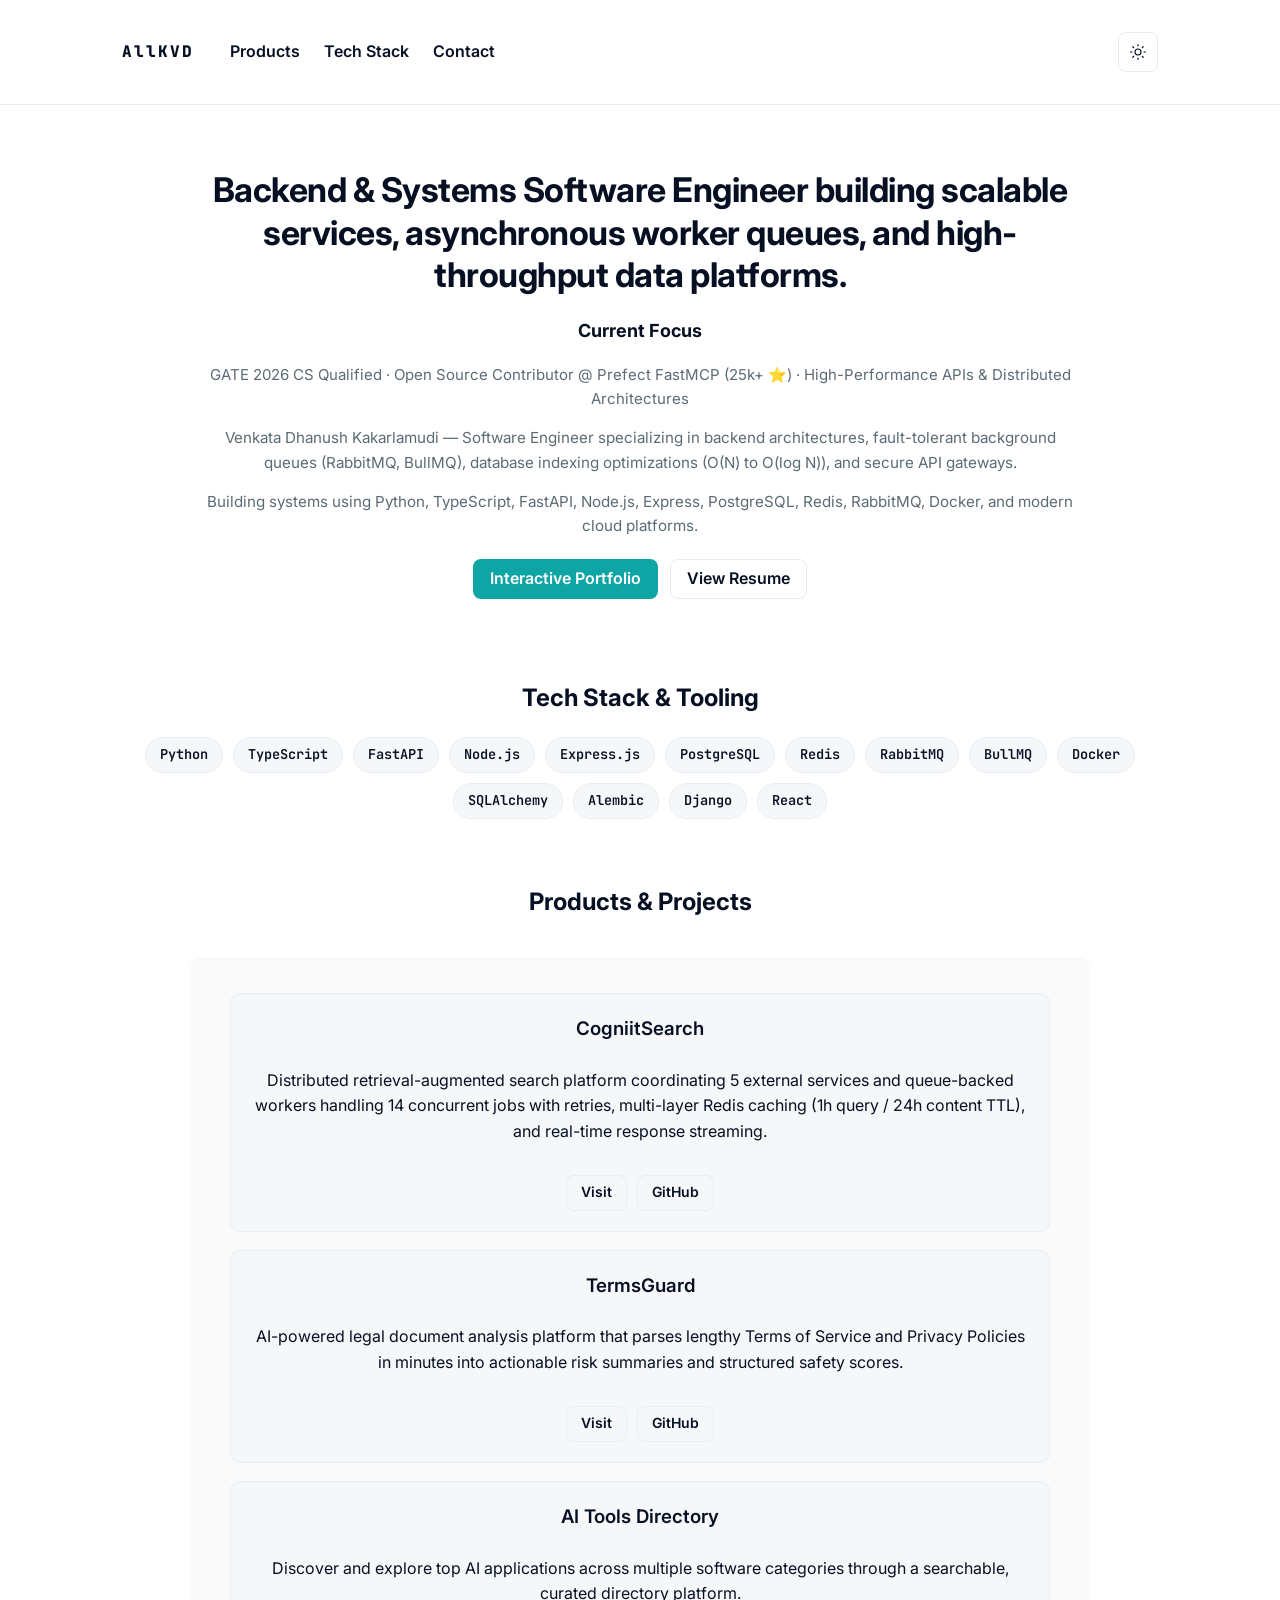
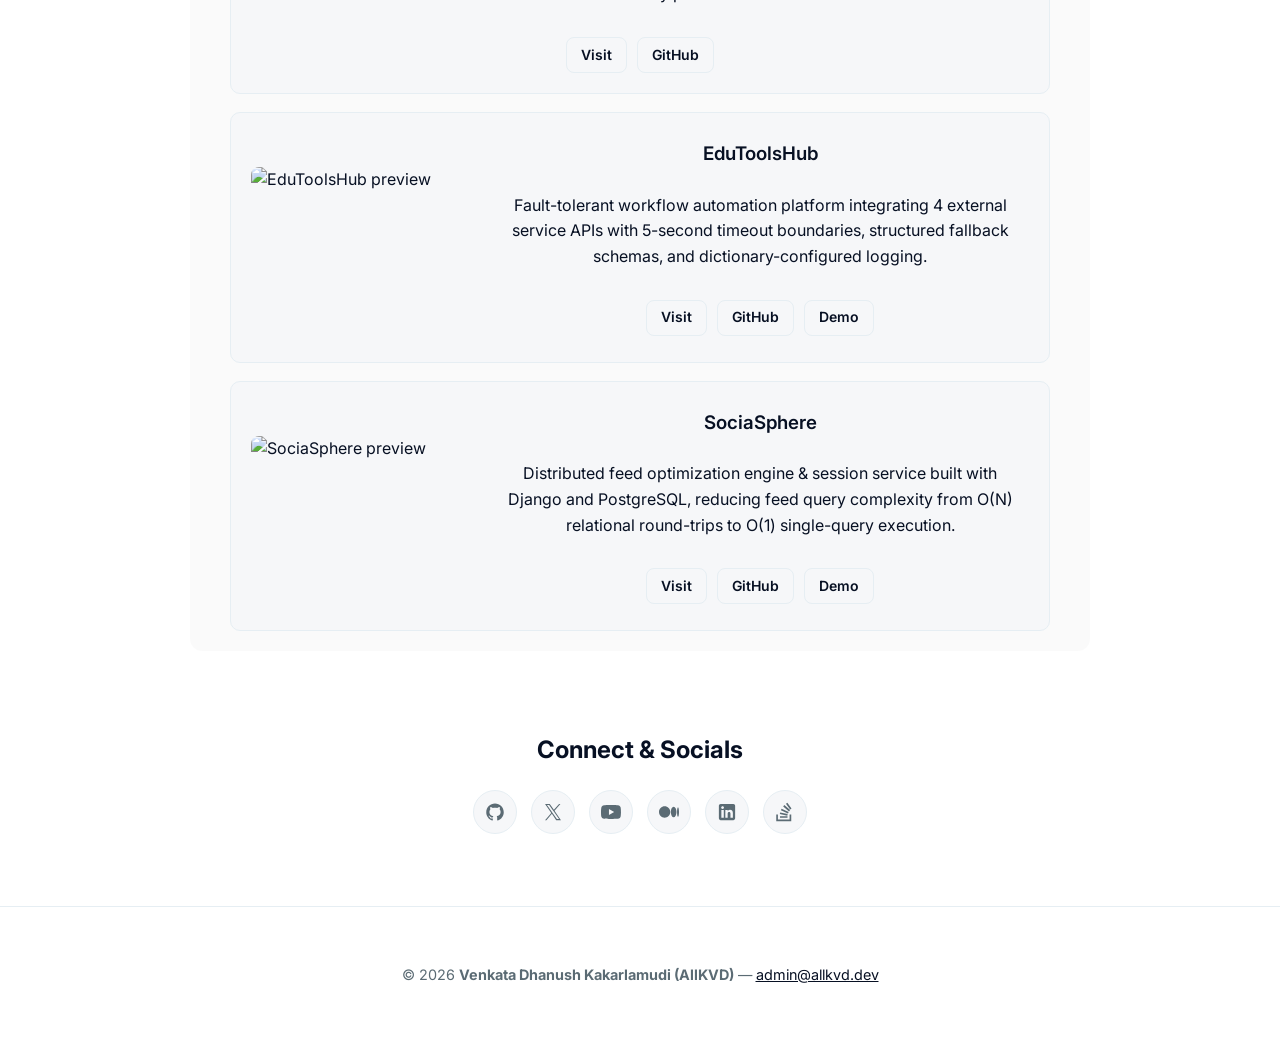
==== commit 4e32949f: "Refactor styles and update HTML metadata for improved SEO and accessibility - Updated CSS styles for" ====
--- a/index.html
+++ b/index.html
@@ -7,16 +7,18 @@
     <meta name="author" content="Venkata Dhanush Kakarlamudi" />
     <meta name="referrer" content="strict-origin-when-cross-origin" />
     <meta name="format-detection" content="telephone=no" />
+
+    <!-- Primary SEO -->
     <title>
-      AllKVD — Software Engineer building useful web applications ⋅ allkvd.dev
+      AllKVD — Venkata Dhanush Kakarlamudi | Backend &amp; Systems Software Engineer
     </title>
     <meta
       name="description"
-      content="AllKVD — Venkata Dhanush. Software Engineer building useful web applications, AI-powered tools, search platforms, and productivity products."
+      content="AllKVD — Venkata Dhanush Kakarlamudi. Software Engineer specializing in backend systems, high-throughput APIs, distributed worker queues, and database optimization. GATE 2026 CS Qualified."
     />
     <meta
       name="keywords"
-      content="Software Engineer, Web Applications, AI Tools, Search Platforms, Productivity Products, allkvd, Venkata Dhanush"
+      content="Venkata Dhanush Kakarlamudi, allkvd, Dhanush K, Software Engineer, Backend Engineer, Distributed Systems, FastAPI, Python, PostgreSQL, Redis, RabbitMQ, Prefect FastMCP, GATE 2026"
     />
     <link rel="canonical" href="https://allkvd.dev/" />
 
@@ -25,14 +27,29 @@
     <link rel="preconnect" href="https://fonts.gstatic.com" crossorigin />
     <link rel="preconnect" href="https://img.youtube.com" crossorigin />
 
+    <!-- Google tag (gtag.js) -->
+    <script
+      async
+      src="https://www.googletagmanager.com/gtag/js?id=G-4X249QJVBY"
+    ></script>
+    <script>
+      window.dataLayer = window.dataLayer || [];
+      function gtag() {
+        dataLayer.push(arguments);
+      }
+      gtag("js", new Date());
+      gtag("config", "G-4X249QJVBY");
+    </script>
+
+    <!-- Open Graph / Facebook / LinkedIn -->
     <meta property="og:site_name" content="AllKVD" />
     <meta
       property="og:title"
-      content="AllKVD — Software Engineer building useful web applications"
+      content="AllKVD — Venkata Dhanush Kakarlamudi | Backend &amp; Systems Software Engineer"
     />
     <meta
       property="og:description"
-      content="Software Engineer building useful web applications, AI-powered tools, search platforms, and productivity products."
+      content="Software Engineer specializing in backend architectures, fault-tolerant message queues, database performance optimization, and AI platform engineering. GATE 2026 CS Qualified."
     />
     <meta property="og:type" content="website" />
     <meta property="og:url" content="https://allkvd.dev/" />
@@ -46,17 +63,18 @@
     <meta property="og:image:height" content="630" />
     <meta
       property="og:image:alt"
-      content="AllKVD — Software Engineer · Web Apps · AI Tools"
-    />
-
+      content="AllKVD — Venkata Dhanush Kakarlamudi | Software Engineer"
+    />
+
+    <!-- Twitter Cards -->
     <meta name="twitter:card" content="summary_large_image" />
     <meta
       name="twitter:title"
-      content="AllKVD — Software Engineer building useful web applications"
+      content="AllKVD — Venkata Dhanush Kakarlamudi | Backend &amp; Systems Software Engineer"
     />
     <meta
       name="twitter:description"
-      content="Software Engineer building useful web applications, AI-powered tools, search platforms, and productivity products."
+      content="Software Engineer building high-performance backend systems, asynchronous queues, database query optimizations, and developer tools."
     />
     <meta
       name="twitter:image"
@@ -64,19 +82,23 @@
     />
     <meta
       name="twitter:image:alt"
-      content="AllKVD — Systems · APIs · Developer tooling"
+      content="AllKVD — Systems · APIs · Distributed Queues"
     />
 
     <link rel="icon" href="/favicon.svg" />
     <link rel="manifest" href="/site.webmanifest" />
 
+    <!-- SEO: Robots directive -->
     <meta
       name="robots"
       content="index,follow,max-snippet:-1,max-image-preview:large,max-video-preview:-1"
     />
 
+    <!-- GEO & AI Directives -->
+    <link rel="llms" href="https://allkvd.dev/llms.txt" />
+
     <link
-      href="https://fonts.googleapis.com/css2?family=Inter:wght@300;400;600;700;800&display=swap"
+      href="https://fonts.googleapis.com/css2?family=Inter:wght@300;400;600;700;800&family=JetBrains+Mono:wght@400;500;700&display=swap"
       rel="stylesheet"
     />
     <link rel="stylesheet" href="/assets/css/style.css" />
@@ -86,6 +108,7 @@
       href="/assets/images/og-image.svg"
       type="image/svg+xml"
     />
+
     <script>
       (function () {
         const t =
@@ -131,21 +154,25 @@
       })();
     </script>
 
+    <!-- JSON-LD Structured Data: Person -->
     <script type="application/ld+json">
       {
         "@context": "https://schema.org",
         "@type": "Person",
         "name": "Venkata Dhanush Kakarlamudi",
+        "alternateName": ["allkvd", "Dhanush K", "kvdhanush06"],
         "url": "https://allkvd.dev",
-        "jobTitle": "Software Engineer",
-        "description": "Software Engineer building useful web applications, AI-powered tools, search platforms, and productivity products.",
+        "jobTitle": "Backend & Systems Software Engineer",
+        "description": "Software Engineer specializing in backend systems, high-throughput APIs, distributed worker queues, and database performance optimization. GATE 2026 CS Qualified.",
         "image": "https://allkvd.dev/assets/images/og-image.svg",
         "sameAs": [
           "https://github.com/kvdhanush06",
           "https://portfolio.allkvd.dev",
+          "https://cogniitsearch.allkvd.dev",
+          "https://termsguard.allkvd.dev",
+          "https://aitoolsdirectory.allkvd.dev",
           "https://edutoolshub.allkvd.dev",
           "https://sociasphere.allkvd.dev",
-          "https://termsguard.allkvd.dev",
           "https://youtube.allkvd.dev",
           "https://x.allkvd.dev",
           "https://linkedin.allkvd.dev",
@@ -154,15 +181,25 @@
           "https://stackoverflow.allkvd.dev"
         ],
         "knowsAbout": [
-          "Software Engineering",
-          "Web Applications",
-          "AI Tools",
-          "Search Platforms",
-          "Productivity Products"
+          "Backend Engineering",
+          "Distributed Systems",
+          "API Architecture",
+          "Database Performance Optimization",
+          "Message Queues",
+          "Python",
+          "FastAPI",
+          "PostgreSQL",
+          "Redis",
+          "RabbitMQ",
+          "BullMQ",
+          "TypeScript",
+          "Node.js",
+          "Docker"
         ]
       }
     </script>
 
+    <!-- JSON-LD Structured Data: WebSite -->
     <script type="application/ld+json">
       {
         "@context": "https://schema.org",
@@ -172,11 +209,6 @@
         "author": {
           "@type": "Person",
           "name": "Venkata Dhanush Kakarlamudi"
-        },
-        "potentialAction": {
-          "@type": "SearchAction",
-          "target": "https://allkvd.dev/?s={search_term_string}",
-          "query-input": "required name=search_term_string"
         }
       }
     </script>
@@ -188,7 +220,7 @@
         <div style="display: flex; align-items: center; gap: 16px">
           <a class="logo" href="/">AllKVD</a>
           <nav class="nav" aria-label="Primary navigation">
-            <a href="#projects">Products</a>
+            <a href="#products">Products</a>
             <a href="#uses">Tech Stack</a>
             <a href="#socials">Contact</a>
           </nav>
@@ -208,49 +240,70 @@
       <section class="hero container">
         <div class="hero-inner">
           <h1 class="hero-heading">
-            Software Engineer building useful web applications, AI-powered
-            tools, search platforms, and productivity products.
+            Backend &amp; Systems Software Engineer building scalable services, asynchronous worker queues, and high-throughput data platforms.
           </h1>
 
-          <h3 class="current-focus-title">Current focus</h3>
-          <p class="focus-line">Software Engineering · Backend Systems · AI Applications · Product Development</p>
-
-          <p class="bio muted">Venkata Dhanush — Software Engineer building useful web applications, AI-powered tools, search platforms, and productivity products.</p>
-          <p class="bio muted" style="margin-top:8px">Building products using Python, TypeScript, FastAPI, Node.js, PostgreSQL, Redis, and modern cloud infrastructure.</p>
-          <div class="cta" style="margin-top:18px">
-            <a class="btn" href="https://portfolio.allkvd.dev" target="_blank" rel="noopener noreferrer">Portfolio</a>
-            <a class="btn" href="https://resume.allkvd.dev" target="_blank" rel="noopener noreferrer">Resume</a>
+          <h3 class="current-focus-title">Current Focus</h3>
+          <p class="focus-line">
+            GATE 2026 CS Qualified · Open Source Contributor @ Prefect FastMCP (25k+ ⭐) · High-Performance APIs &amp; Distributed Architectures
+          </p>
+
+          <p class="bio muted">
+            Venkata Dhanush Kakarlamudi — Software Engineer specializing in backend architectures, fault-tolerant background queues (RabbitMQ, BullMQ), database indexing optimizations (O(N) to O(log N)), and secure API gateways.
+          </p>
+          <p class="bio muted" style="margin-top: 8px">
+            Building systems using Python, TypeScript, FastAPI, Node.js, Express, PostgreSQL, Redis, RabbitMQ, Docker, and modern cloud platforms.
+          </p>
+          <div class="cta" style="margin-top: 20px">
+            <a
+              class="btn primary"
+              href="https://portfolio.allkvd.dev"
+              target="_blank"
+              rel="noopener noreferrer"
+              >Interactive Portfolio</a
+            >
+            <a
+              class="btn ghost"
+              href="https://resume.allkvd.dev"
+              target="_blank"
+              rel="noopener noreferrer"
+              >View Resume</a
+            >
           </div>
         </div>
       </section>
 
       <section id="uses" class="container">
-        <h2>Tech Using Right Now</h2>
+        <h2>Tech Stack &amp; Tooling</h2>
         <div class="uses-list">
           <span class="chip">Python</span>
           <span class="chip">TypeScript</span>
           <span class="chip">FastAPI</span>
           <span class="chip">Node.js</span>
+          <span class="chip">Express.js</span>
           <span class="chip">PostgreSQL</span>
           <span class="chip">Redis</span>
+          <span class="chip">RabbitMQ</span>
+          <span class="chip">BullMQ</span>
+          <span class="chip">Docker</span>
+          <span class="chip">SQLAlchemy</span>
+          <span class="chip">Alembic</span>
+          <span class="chip">Django</span>
           <span class="chip">React</span>
-          <span class="chip">Next.js</span>
-          <span class="chip">Django</span>
         </div>
       </section>
 
-      <section id="projects" class="grid-section">
+      <section id="products" class="grid-section">
         <div class="container">
-          <h2>Products</h2>
+          <h2>Products &amp; Projects</h2>
           <div class="projects-band">
             <div class="projects-band-inner">
               <div class="projects-list">
+
                 <article class="card product-card reveal center-only">
                   <h3>CogniitSearch</h3>
                   <p class="project-desc">
-                    AI-powered search platform that helps users discover
-                    information from multiple online sources with cited answers,
-                    follow-up questions, and conversational search workflows.
+                    Distributed retrieval-augmented search platform coordinating 5 external services and queue-backed workers handling 14 concurrent jobs with retries, multi-layer Redis caching (1h query / 24h content TTL), and real-time response streaming.
                   </p>
                   <div class="card-actions">
                     <a
@@ -273,8 +326,7 @@
                 <article class="card product-card reveal center-only">
                   <h3>TermsGuard</h3>
                   <p class="project-desc">
-                    Understand lengthy Terms of Service and Privacy Policies in
-                    minutes instead of hours.
+                    AI-powered legal document analysis platform that parses lengthy Terms of Service and Privacy Policies in minutes into actionable risk summaries and structured safety scores.
                   </p>
                   <div class="card-actions">
                     <a
@@ -297,8 +349,7 @@
                 <article class="card product-card reveal center-only">
                   <h3>AI Tools Directory</h3>
                   <p class="project-desc">
-                    Discover and explore AI tools across multiple categories
-                    through a searchable and organized directory.
+                    Discover and explore top AI applications across multiple software categories through a searchable, curated directory platform.
                   </p>
                   <div class="card-actions">
                     <a
@@ -333,9 +384,7 @@
                     <div class="card-content">
                       <h3>EduToolsHub</h3>
                       <p class="project-desc">
-                        Collection of educational utilities and productivity
-                        tools designed to simplify common academic and learning
-                        workflows.
+                        Fault-tolerant workflow automation platform integrating 4 external service APIs with 5-second timeout boundaries, structured fallback schemas, and dictionary-configured logging.
                       </p>
                       <div class="card-actions">
                         <a
@@ -379,9 +428,7 @@
                     <div class="card-content">
                       <h3>SociaSphere</h3>
                       <p class="project-desc">
-                        Social networking platform that enables users to create
-                        accounts, connect with others, share content, and engage
-                        through an interactive feed experience.
+                        Distributed feed optimization engine &amp; session service built with Django and PostgreSQL, reducing feed query complexity from O(N) relational round-trips to O(1) single-query execution.
                       </p>
                       <div class="card-actions">
                         <a
@@ -409,6 +456,7 @@
                     </div>
                   </div>
                 </article>
+
               </div>
             </div>
           </div>
@@ -416,13 +464,14 @@
       </section>
 
       <section id="socials" class="container">
-        <h2>Social links</h2>
+        <h2>Connect &amp; Socials</h2>
         <div class="social-line" aria-label="Social links">
           <a
             href="https://github.allkvd.dev"
             target="_blank"
             rel="noopener noreferrer"
             aria-label="GitHub"
+            title="GitHub"
           >
             <svg
               xmlns="http://www.w3.org/2000/svg"
@@ -441,7 +490,8 @@
             href="https://x.allkvd.dev"
             target="_blank"
             rel="noopener noreferrer"
-            aria-label="X"
+            aria-label="X (Twitter)"
+            title="X (Twitter)"
           >
             <svg
               xmlns="http://www.w3.org/2000/svg"
@@ -461,6 +511,7 @@
             target="_blank"
             rel="noopener noreferrer"
             aria-label="YouTube"
+            title="YouTube"
           >
             <svg
               xmlns="http://www.w3.org/2000/svg"
@@ -480,6 +531,7 @@
             target="_blank"
             rel="noopener noreferrer"
             aria-label="Medium"
+            title="Medium"
           >
             <svg
               xmlns="http://www.w3.org/2000/svg"
@@ -499,6 +551,7 @@
             target="_blank"
             rel="noopener noreferrer"
             aria-label="LinkedIn"
+            title="LinkedIn"
           >
             <svg
               xmlns="http://www.w3.org/2000/svg"
@@ -518,7 +571,8 @@
             href="https://stackoverflow.allkvd.dev"
             target="_blank"
             rel="noopener noreferrer"
-            aria-label="StackOverflow"
+            aria-label="Stack Overflow"
+            title="Stack Overflow"
           >
             <svg
               xmlns="http://www.w3.org/2000/svg"
@@ -544,7 +598,7 @@
     <footer class="site-footer">
       <div class="container">
         <div class="left">
-          © <strong>AllKVD</strong> —
+          © 2026 <strong>Venkata Dhanush Kakarlamudi (AllKVD)</strong> —
           <a href="mailto:admin@allkvd.dev">admin@allkvd.dev</a>
         </div>
       </div>
@@ -572,4 +626,4 @@
       });
     </script>
   </body>
-</html>
+</html>
--- a/assets/css/style.css
+++ b/assets/css/style.css
@@ -1,17 +1,17 @@
-:root{
-    --bg: #ffffff;
-    --text: #071023;
+:root {
+  --bg: #ffffff;
+  --text: #071023;
   --muted: #5b6b74;
   --accent: #0ea5a4;
   --card: #f6f7f9;
   --border: #e6eef3;
-  --section-bg: rgba(2,6,23,0.02);
-  --header-bg: rgba(255,255,255,0.6);
+  --section-bg: rgba(2, 6, 23, 0.02);
+  --header-bg: rgba(255, 255, 255, 0.85);
   --max: 1100px;
-  font-family: Inter, system-ui, -apple-system, 'Segoe UI', Roboto, 'Helvetica Neue', Arial;
-}
-
-.skip-link{
+  font-family: Inter, system-ui, -apple-system, 'Segoe UI', Roboto, 'Helvetica Neue', Arial, sans-serif;
+}
+
+.skip-link {
   position: absolute;
   left: -9999px;
   top: auto;
@@ -25,107 +25,381 @@
   z-index: 9999;
   text-decoration: none;
 }
-.skip-link:focus{
+.skip-link:focus {
   left: 12px;
   top: 12px;
   width: auto;
   height: auto;
-  box-shadow: 0 6px 18px rgba(2,6,23,0.45);
+  box-shadow: 0 6px 18px rgba(2, 6, 23, 0.45);
 }
 
 html[data-theme="dark"] {
-  --bg:#071023;
-  --muted:#9aa0a6;
-  --accent:#7dd3fc;
-  --card:#0b2940;
-  --text:#e6eef3;
-  --border: rgba(255,255,255,0.06);
-  --header-bg: rgba(10,10,10,0.6);
-  --section-bg: rgba(255,255,255,0.02);
-}
-*{box-sizing:border-box}
-html{scroll-behavior:smooth}
-body{background:var(--bg);color:var(--text);margin:0;line-height:1.6;transition:background .25s ease,color .25s ease}
-.container{max-width:var(--max);margin:0 auto;padding:32px}
-.site-header{backdrop-filter:blur(6px);background:var(--header-bg);border-bottom:1px solid var(--border);position:sticky;top:0;z-index:50}
-.header-row{display:flex;align-items:center;justify-content:space-between}
-.logo{font-weight:800;letter-spacing:2px;color:var(--text);text-decoration:none}
-.nav a{color:var(--text);margin-left:20px;text-decoration:none;font-weight:600}
-.nav a:hover{color:var(--accent)}
-.hero{display:flex;flex-direction:column;align-items:center;text-align:center;gap:18px;padding-top:64px;padding-bottom:48px}
-.hero-inner{max-width:880px}
-.hero-heading{font-size:34px;margin:0;font-weight:700;line-height:1.2}
-.current-focus-title{margin-top:10px;font-size:18px;font-weight:700}
-.focus-line{font-size:16px;color:var(--muted);margin-top:6px}
-.bio{margin-top:12px;color:var(--muted)}
-.cta{display:flex;gap:12px;flex-wrap:wrap;justify-content:center}
-.btn, .btn.ghost{display:inline-flex;align-items:center;justify-content:center;height:40px;padding:0 12px;border-radius:10px;border:1px solid var(--border);background:transparent;color:var(--text);text-decoration:none;font-weight:600;cursor:pointer}
-.btn.primary{background:var(--accent);color:#ffffff;border-color:transparent}
-.btn.ghost{background:transparent}
-.hero-right h3{margin-top:8px}
-.focus-list{list-style:none;padding:0;margin:10px 0;color:var(--muted)}
-.grid-section h2{margin-top:0}
-.grid{display:grid;grid-template-columns:repeat(auto-fit,minmax(220px,1fr));gap:18px;margin-top:18px;justify-items:center}
-.card{background:var(--card);padding:18px;border-radius:10px;color:var(--text);text-decoration:none;border:1px solid var(--border);transition:transform .18s ease,box-shadow .18s ease}
-.card:hover{transform:translateY(-6px);box-shadow:0 10px 30px rgba(2,6,23,0.35)}
-.card h3{margin:0 0 6px}
-.muted{color:var(--muted)}
-.featured .projects{display:grid;gap:12px}
-.project{background:var(--card);padding:16px;border-radius:10px;border:1px solid #121314}
-.project .meta{margin-top:8px}
-.posts a{color:var(--accent)}
-.site-footer{border-top:1px solid var(--border);padding:20px 0;margin-top:40px}
-.site-footer .container{display:flex;justify-content:center;align-items:center}
-.site-footer .left{width:100%;text-align:center}
-
-html[data-theme="dark"] .card{box-shadow:0 8px 30px rgba(2,6,23,0.45);border:1px solid rgba(255,255,255,0.04)}
-
-.theme-toggle{background:transparent;border:1px solid var(--border);color:var(--text);padding:8px;display:inline-flex;align-items:center;justify-content:center;border-radius:10px;cursor:pointer;width:40px;height:40px}
-
-
-
-@media (max-width:800px){
-  .hero{flex-direction:column}
-  .hero-heading{font-size:28px}
-}
-
-.projects-list{display:flex;flex-direction:column;gap:18px;margin-top:16px;align-items:center}
-.projects-list .card{width:100%;max-width:820px;text-align:center}
-
-.projects-band{display:flex;justify-content:center;padding:32px 0}
-.projects-band-inner{background:var(--section-bg);padding:20px;border-radius:12px;max-width:900px;width:100%;box-sizing:border-box}
-
-.full-bleed{width:100%;background:var(--section-bg);padding:36px 0}
-
-#projects h2, #uses h2, #socials h2{ text-align:center; margin-top:0 }
-
-.reveal{opacity:0;transform:translateY(12px);transition:opacity .6s ease,transform .6s cubic-bezier(.2,.9,.2,1)}
-.reveal.show{opacity:1;transform:translateY(0)}
-
-.social-line{display:flex;gap:14px;flex-wrap:wrap;justify-content:center;margin-top:12px}
-.social-line a{color:var(--accent);text-decoration:none;font-weight:600}
-
-.product-card .banner{border-radius:8px;overflow:hidden;margin-bottom:12px}
-.product-card .banner img{width:100%;height:160px;object-fit:cover;display:block}
-.card-actions{display:flex;gap:10px;justify-content:center;margin-top:12px}
-.card-actions .btn{padding:0 12px;font-size:14px;height:40px}
-
-.product-card .card-row{display:flex;align-items:center;gap:18px}
-.product-card .card-media{flex:0 0 220px}
-.product-card .card-media img{width:220px;height:140px;object-fit:cover;border-radius:8px;display:block}
-.product-card .card-content{flex:1;display:flex;flex-direction:column;justify-content:center;align-items:center;text-align:center;padding:6px}
-.product-card.center-only{display:flex;flex-direction:column;align-items:center;justify-content:center}
-
-@media (max-width:800px){
-  .product-card .card-row{flex-direction:column}
-  .product-card .card-media{flex:0 0 auto}
-  .product-card .card-media img{width:100%;height:160px}
-}
-
-.uses-list{display:flex;flex-wrap:wrap;gap:10px;justify-content:center;margin-top:12px}
-.chip{background:var(--card);border:1px solid var(--border);color:var(--text);padding:6px 10px;border-radius:999px;font-weight:600}
-
-.social-line{display:flex;gap:12px;flex-wrap:wrap;justify-content:center;margin-top:12px}
-.social-line a{width:40px;height:40px;border-radius:50%;display:inline-flex;align-items:center;justify-content:center;background:var(--card);border:1px solid var(--border);color:var(--muted);text-decoration:none}
-.social-line a svg{width:18px;height:18px;display:block;fill:currentColor}
-.social-line a:hover{background:var(--accent);color:#fff;border-color:transparent}
+  --bg: #071023;
+  --muted: #9aa0a6;
+  --accent: #7dd3fc;
+  --card: #0b2940;
+  --text: #e6eef3;
+  --border: rgba(255, 255, 255, 0.08);
+  --header-bg: rgba(7, 16, 35, 0.85);
+  --section-bg: rgba(255, 255, 255, 0.02);
+}
+
+* {
+  box-sizing: border-box;
+}
+html {
+  scroll-behavior: smooth;
+}
+body {
+  background: var(--bg);
+  color: var(--text);
+  margin: 0;
+  line-height: 1.6;
+  transition: background 0.25s ease, color 0.25s ease;
+}
+
+.container {
+  max-width: var(--max);
+  margin: 0 auto;
+  padding: 32px;
+}
+
+.site-header {
+  backdrop-filter: blur(10px);
+  -webkit-backdrop-filter: blur(10px);
+  background: var(--header-bg);
+  border-bottom: 1px solid var(--border);
+  position: sticky;
+  top: 0;
+  z-index: 50;
+}
+
+.header-row {
+  display: flex;
+  align-items: center;
+  justify-content: space-between;
+}
+
+.logo {
+  font-weight: 800;
+  letter-spacing: 2px;
+  color: var(--text);
+  text-decoration: none;
+  font-family: 'JetBrains Mono', monospace;
+}
+
+.nav a {
+  color: var(--text);
+  margin-left: 20px;
+  text-decoration: none;
+  font-weight: 600;
+  transition: color 0.2s;
+}
+.nav a:hover {
+  color: var(--accent);
+}
+
+.hero {
+  display: flex;
+  flex-direction: column;
+  align-items: center;
+  text-align: center;
+  gap: 18px;
+  padding-top: 64px;
+  padding-bottom: 48px;
+}
+.hero-inner {
+  max-width: 880px;
+}
+.hero-heading {
+  font-size: 34px;
+  margin: 0;
+  font-weight: 700;
+  line-height: 1.25;
+  letter-spacing: -0.5px;
+}
+.current-focus-title {
+  margin-top: 20px;
+  font-size: 18px;
+  font-weight: 700;
+}
+.focus-line {
+  font-size: 15px;
+  color: var(--muted);
+  margin-top: 6px;
+}
+.bio {
+  margin-top: 12px;
+  color: var(--muted);
+  font-size: 0.95rem;
+}
+
+.cta {
+  display: flex;
+  gap: 12px;
+  flex-wrap: wrap;
+  justify-content: center;
+}
+.btn, .btn.ghost {
+  display: inline-flex;
+  align-items: center;
+  justify-content: center;
+  height: 40px;
+  padding: 0 16px;
+  border-radius: 8px;
+  border: 1px solid var(--border);
+  background: transparent;
+  color: var(--text);
+  text-decoration: none;
+  font-weight: 600;
+  cursor: pointer;
+  transition: all 0.2s ease;
+}
+.btn.primary {
+  background: var(--accent);
+  color: #ffffff;
+  border-color: transparent;
+}
+html[data-theme="dark"] .btn.primary {
+  color: #071023;
+}
+.btn:hover {
+  transform: translateY(-2px);
+  opacity: 0.9;
+}
+.btn.ghost {
+  background: transparent;
+}
+
+.grid-section h2 {
+  margin-top: 0;
+}
+.grid {
+  display: grid;
+  grid-template-columns: repeat(auto-fit, minmax(220px, 1fr));
+  gap: 18px;
+  margin-top: 18px;
+  justify-items: center;
+}
+.card {
+  background: var(--card);
+  padding: 20px;
+  border-radius: 10px;
+  color: var(--text);
+  text-decoration: none;
+  border: 1px solid var(--border);
+  transition: transform 0.18s ease, box-shadow 0.18s ease;
+}
+.card:hover {
+  transform: translateY(-6px);
+  box-shadow: 0 10px 30px rgba(2, 6, 23, 0.15);
+}
+.card h3 {
+  margin: 0 0 8px;
+  font-weight: 600;
+}
+.muted {
+  color: var(--muted);
+}
+
+.site-footer {
+  border-top: 1px solid var(--border);
+  padding: 24px 0;
+  margin-top: 40px;
+}
+.site-footer .container {
+  display: flex;
+  justify-content: center;
+  align-items: center;
+}
+.site-footer .left {
+  width: 100%;
+  text-align: center;
+  font-size: 0.9rem;
+  color: var(--muted);
+}
+.site-footer a {
+  color: var(--text);
+}
+
+html[data-theme="dark"] .card {
+  box-shadow: 0 8px 30px rgba(2, 6, 23, 0.45);
+  border: 1px solid rgba(255, 255, 255, 0.08);
+}
+
+.theme-toggle {
+  background: transparent;
+  border: 1px solid var(--border);
+  color: var(--text);
+  padding: 8px;
+  display: inline-flex;
+  align-items: center;
+  justify-content: center;
+  border-radius: 8px;
+  cursor: pointer;
+  width: 40px;
+  height: 40px;
+  transition: background 0.2s;
+}
+.theme-toggle:hover {
+  background: var(--card);
+}
+
+@media (max-width: 800px) {
+  .hero {
+    flex-direction: column;
+  }
+  .hero-heading {
+    font-size: 26px;
+  }
+}
+
+.projects-list {
+  display: flex;
+  flex-direction: column;
+  gap: 18px;
+  margin-top: 16px;
+  align-items: center;
+}
+.projects-list .card {
+  width: 100%;
+  max-width: 820px;
+}
+
+.projects-band {
+  display: flex;
+  justify-content: center;
+  padding: 16px 0;
+}
+.projects-band-inner {
+  background: var(--section-bg);
+  padding: 20px;
+  border-radius: 12px;
+  max-width: 900px;
+  width: 100%;
+  box-sizing: border-box;
+}
+
+#products h2, #uses h2, #socials h2 {
+  text-align: center;
+  margin-top: 0;
+}
+
+.reveal {
+  opacity: 0;
+  transform: translateY(12px);
+  transition: opacity 0.6s ease, transform 0.6s cubic-bezier(.2, .9, .2, 1);
+}
+.reveal.show {
+  opacity: 1;
+  transform: translateY(0);
+}
+
+.card-actions {
+  display: flex;
+  gap: 10px;
+  justify-content: center;
+  margin-top: 14px;
+}
+.card-actions .btn {
+  padding: 0 14px;
+  font-size: 14px;
+  height: 36px;
+}
+
+.product-card .card-row {
+  display: flex;
+  align-items: center;
+  gap: 20px;
+}
+.product-card .card-media {
+  flex: 0 0 220px;
+}
+.product-card .card-media img {
+  width: 220px;
+  height: 140px;
+  object-fit: cover;
+  border-radius: 8px;
+  display: block;
+}
+.product-card .card-content {
+  flex: 1;
+  display: flex;
+  flex-direction: column;
+  justify-content: center;
+  align-items: center;
+  text-align: center;
+  padding: 6px;
+}
+.product-card.center-only {
+  display: flex;
+  flex-direction: column;
+  align-items: center;
+  justify-content: center;
+  text-align: center;
+}
+
+@media (max-width: 800px) {
+  .product-card .card-row {
+    flex-direction: column;
+  }
+  .product-card .card-media {
+    flex: 0 0 auto;
+    width: 100%;
+  }
+  .product-card .card-media img {
+    width: 100%;
+    height: 160px;
+  }
+}
+
+.uses-list {
+  display: flex;
+  flex-wrap: wrap;
+  gap: 10px;
+  justify-content: center;
+  margin-top: 16px;
+}
+.chip {
+  background: var(--card);
+  border: 1px solid var(--border);
+  color: var(--text);
+  padding: 6px 14px;
+  border-radius: 999px;
+  font-weight: 600;
+  font-size: 0.85rem;
+  font-family: 'JetBrains Mono', monospace;
+}
+
+.social-line {
+  display: flex;
+  gap: 14px;
+  flex-wrap: wrap;
+  justify-content: center;
+  margin-top: 16px;
+}
+.social-line a {
+  width: 44px;
+  height: 44px;
+  border-radius: 50%;
+  display: inline-flex;
+  align-items: center;
+  justify-content: center;
+  background: var(--card);
+  border: 1px solid var(--border);
+  color: var(--muted);
+  text-decoration: none;
+  transition: all 0.2s ease;
+}
+.social-line a svg {
+  width: 20px;
+  height: 20px;
+  display: block;
+  fill: currentColor;
+}
+.social-line a:hover {
+  background: var(--accent);
+  color: #fff;
+  border-color: transparent;
+  transform: translateY(-3px);
+}
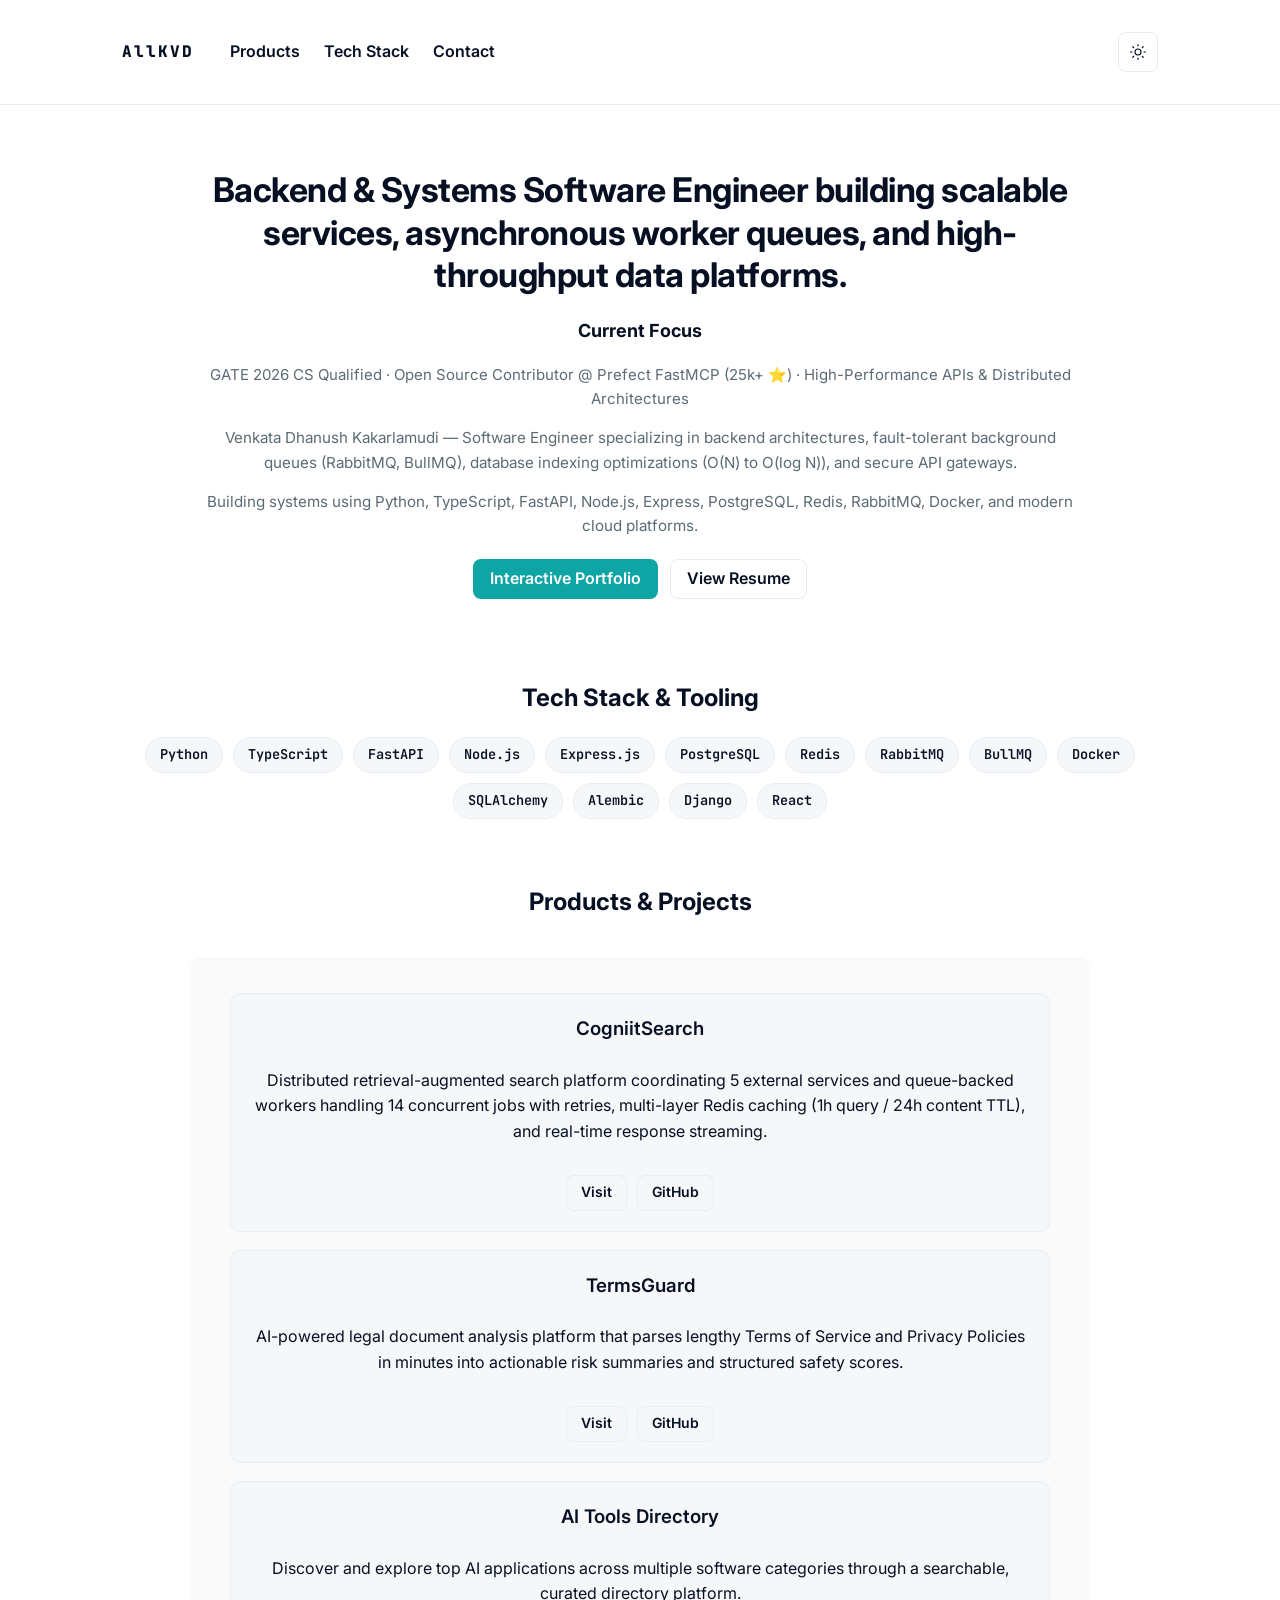
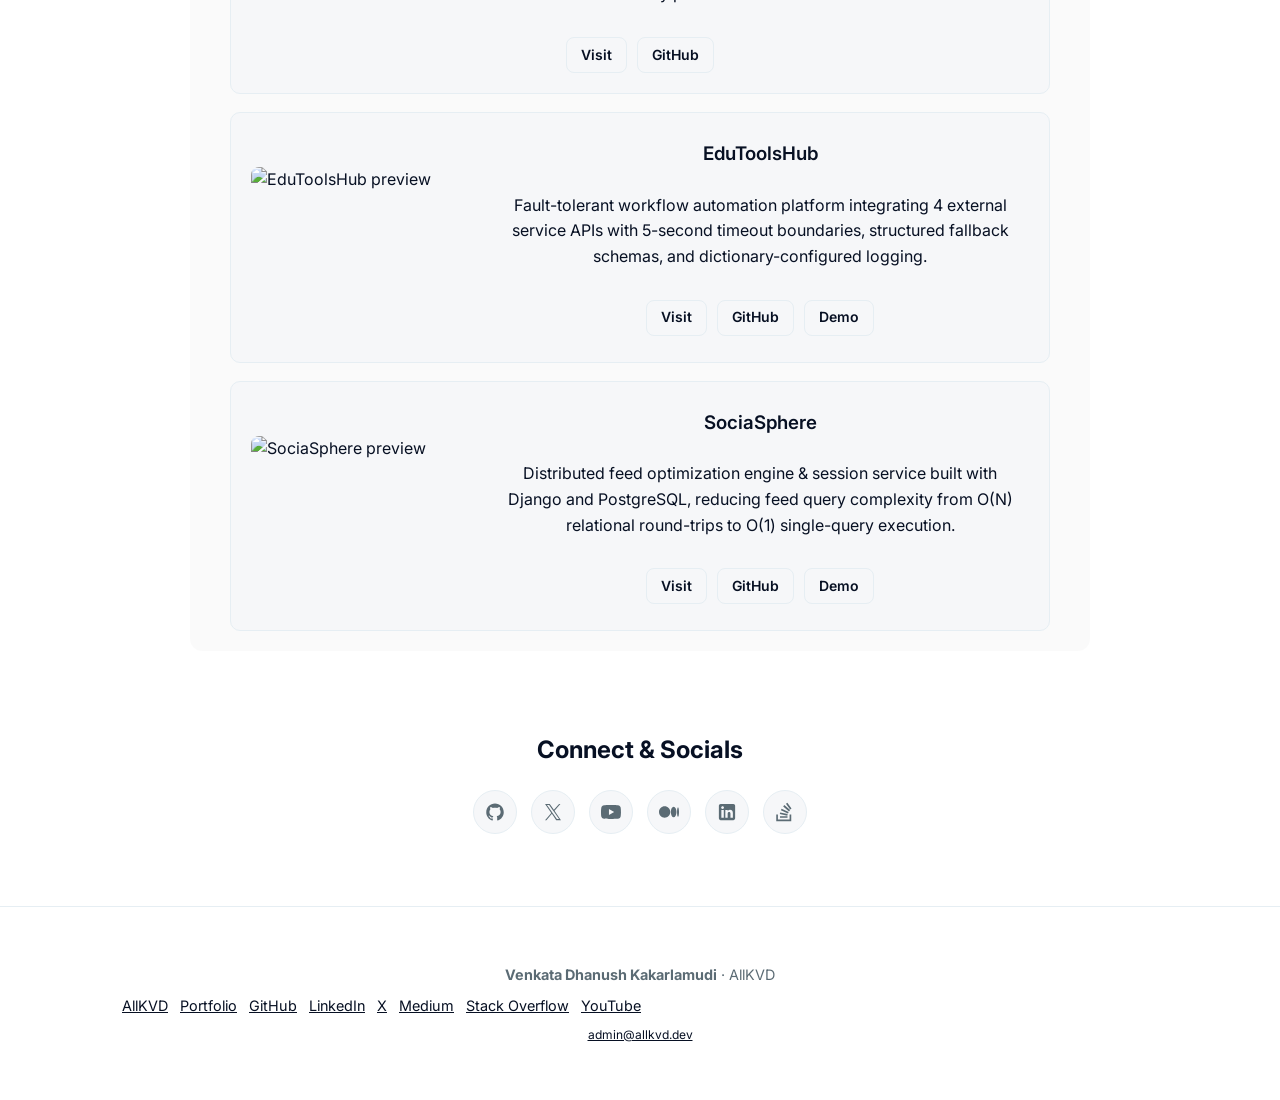
==== commit 1bfd99c4: "SEO finalize: identity links and footer" ====
--- a/index.html
+++ b/index.html
@@ -15,10 +15,6 @@
     <meta
       name="description"
       content="AllKVD — Venkata Dhanush Kakarlamudi. Software Engineer specializing in backend systems, high-throughput APIs, distributed worker queues, and database optimization. GATE 2026 CS Qualified."
-    />
-    <meta
-      name="keywords"
-      content="Venkata Dhanush Kakarlamudi, allkvd, Dhanush K, Software Engineer, Backend Engineer, Distributed Systems, FastAPI, Python, PostgreSQL, Redis, RabbitMQ, Prefect FastMCP, GATE 2026"
     />
     <link rel="canonical" href="https://allkvd.dev/" />
 
@@ -159,26 +155,20 @@
       {
         "@context": "https://schema.org",
         "@type": "Person",
+        "@id": "https://allkvd.dev/#person",
         "name": "Venkata Dhanush Kakarlamudi",
-        "alternateName": ["allkvd", "Dhanush K", "kvdhanush06"],
+        "alternateName": ["Venkata Dhanush", "Dhanush K", "AllKVD", "kvdhanush", "kvdhanush06"],
         "url": "https://allkvd.dev",
         "jobTitle": "Backend & Systems Software Engineer",
         "description": "Software Engineer specializing in backend systems, high-throughput APIs, distributed worker queues, and database performance optimization. GATE 2026 CS Qualified.",
         "image": "https://allkvd.dev/assets/images/og-image.svg",
         "sameAs": [
           "https://github.com/kvdhanush06",
-          "https://portfolio.allkvd.dev",
-          "https://cogniitsearch.allkvd.dev",
-          "https://termsguard.allkvd.dev",
-          "https://aitoolsdirectory.allkvd.dev",
-          "https://edutoolshub.allkvd.dev",
-          "https://sociasphere.allkvd.dev",
-          "https://youtube.allkvd.dev",
-          "https://x.allkvd.dev",
-          "https://linkedin.allkvd.dev",
-          "https://resume.allkvd.dev",
-          "https://medium.allkvd.dev",
-          "https://stackoverflow.allkvd.dev"
+          "https://www.linkedin.com/in/venkata-dhanush-k/",
+          "https://x.com/kvdhanush06",
+          "https://medium.com/@kvdhanush06",
+          "https://stackoverflow.com/users/30895562/venkata-dhanush-kakarlamudi",
+          "https://www.youtube.com/@kvdhanush0608/videos"
         ],
         "knowsAbout": [
           "Backend Engineering",
@@ -264,7 +254,7 @@
             >
             <a
               class="btn ghost"
-              href="https://resume.allkvd.dev"
+              href="https://drive.google.com/file/d/1NCT6ZCa_HfxCdScqI-1Q2yA6y2c7O-qA/view"
               target="_blank"
               rel="noopener noreferrer"
               >View Resume</a
@@ -598,8 +588,18 @@
     <footer class="site-footer">
       <div class="container">
         <div class="left">
-          © 2026 <strong>Venkata Dhanush Kakarlamudi (AllKVD)</strong> —
-          <a href="mailto:admin@allkvd.dev">admin@allkvd.dev</a>
+          <strong>Venkata Dhanush Kakarlamudi</strong> · AllKVD
+          <div class="footer-links" style="margin-top: 8px; display: flex; flex-wrap: wrap; gap: 12px;">
+            <a href="https://allkvd.dev/">AllKVD</a>
+            <a href="https://portfolio.allkvd.dev/">Portfolio</a>
+            <a href="https://github.com/kvdhanush06">GitHub</a>
+            <a href="https://www.linkedin.com/in/venkata-dhanush-k/">LinkedIn</a>
+            <a href="https://x.com/kvdhanush06">X</a>
+            <a href="https://medium.com/@kvdhanush06">Medium</a>
+            <a href="https://stackoverflow.com/users/30895562/venkata-dhanush-kakarlamudi">Stack Overflow</a>
+            <a href="https://www.youtube.com/@kvdhanush0608/videos">YouTube</a>
+          </div>
+          <small style="display: block; margin-top: 8px;"><a href="mailto:admin@allkvd.dev">admin@allkvd.dev</a></small>
         </div>
       </div>
     </footer>
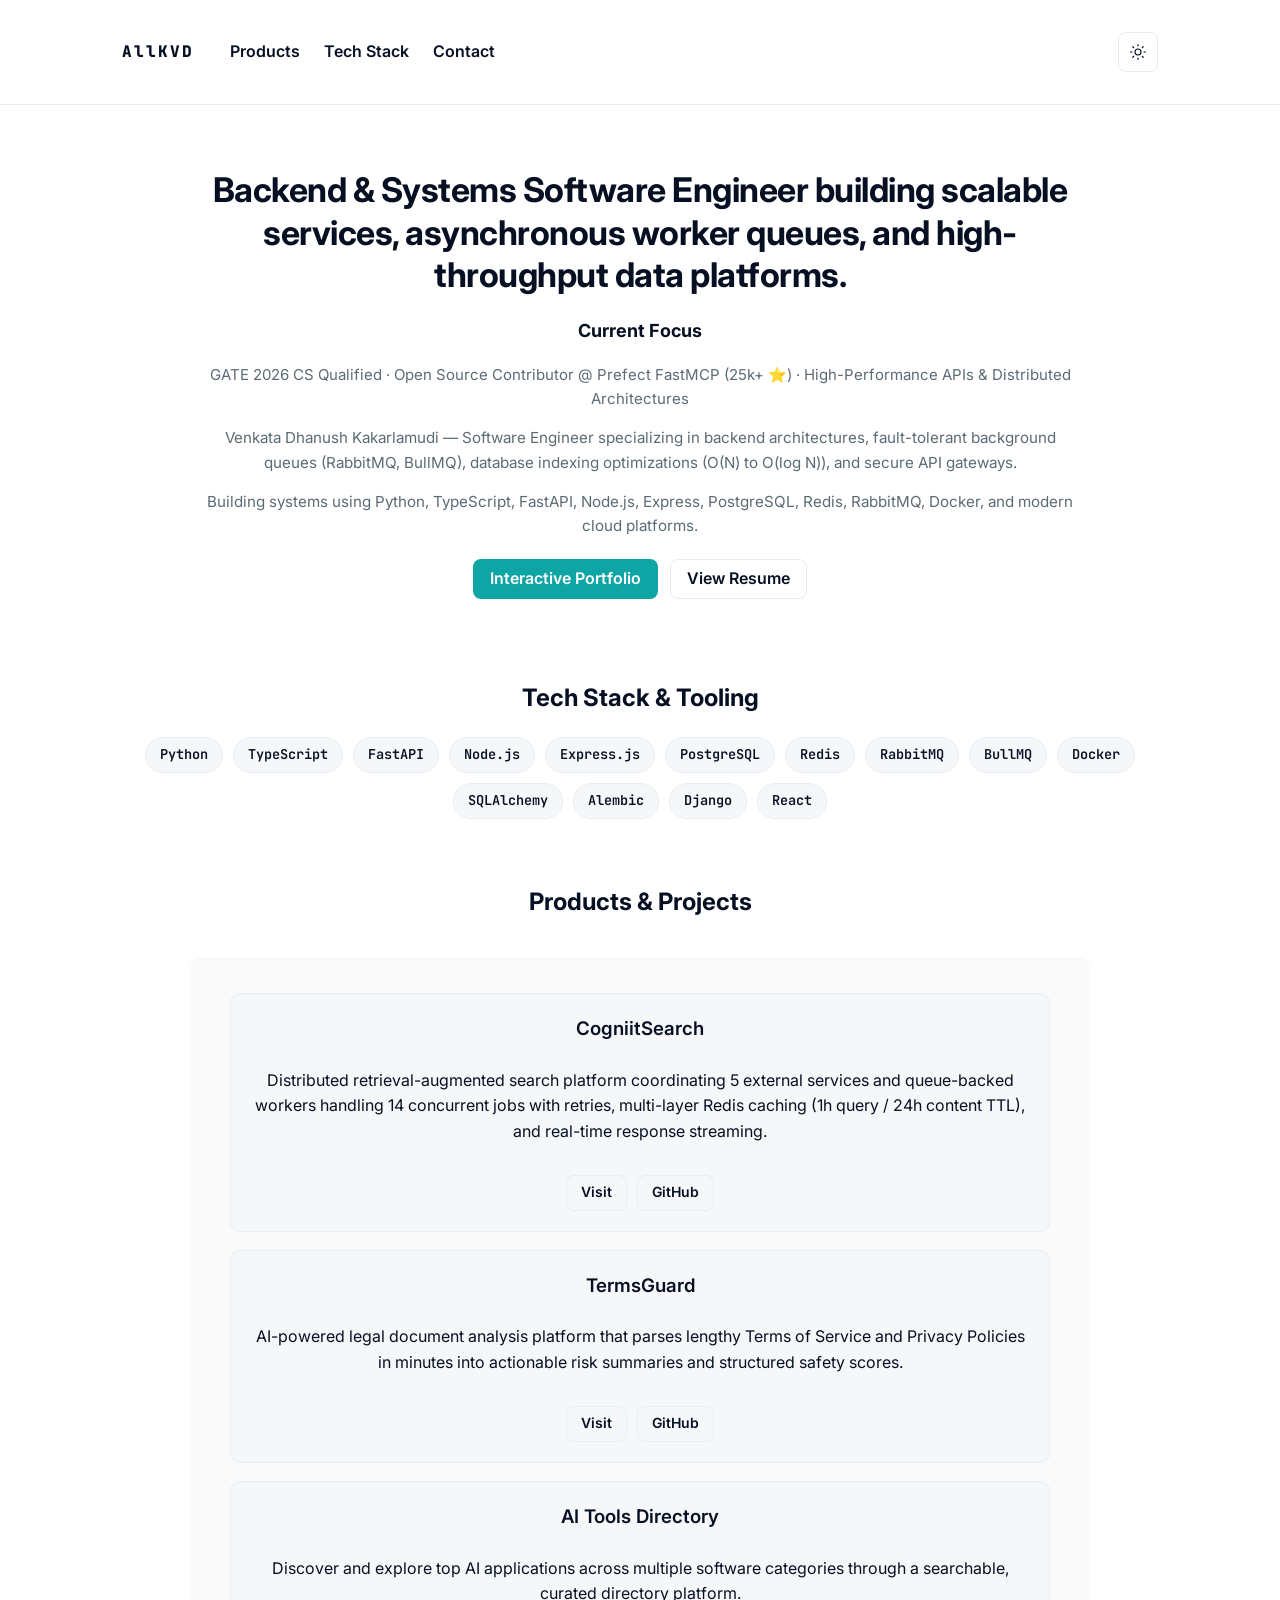
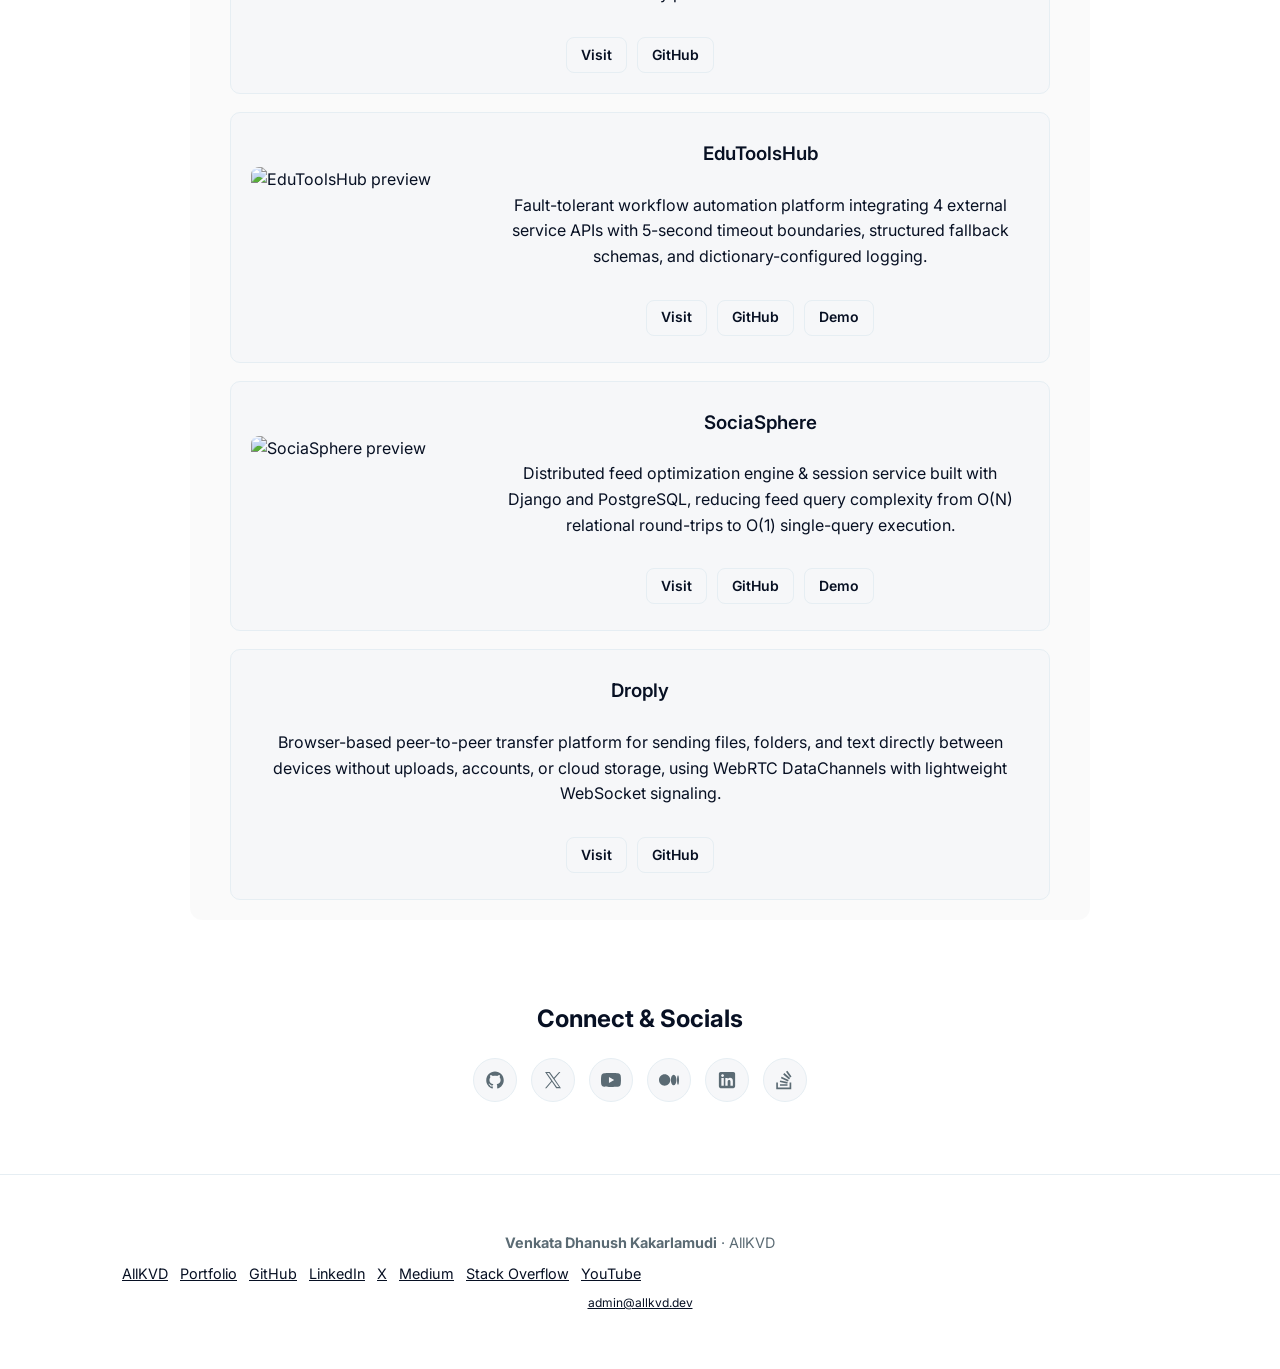
==== commit c9e6fdc2: "feat: add Droply to AllKVD projects" ====
--- a/index.html
+++ b/index.html
@@ -379,7 +379,7 @@
                       <div class="card-actions">
                         <a
                           class="btn"
-                          href="https://edutoolshub.allkvd.dev/"
+                          href="https://edutoolshub.onrender.com/"
                           target="_blank"
                           rel="noopener noreferrer"
                           >Visit</a
@@ -423,7 +423,7 @@
                       <div class="card-actions">
                         <a
                           class="btn"
-                          href="https://sociasphere.allkvd.dev/"
+                          href="https://sociasphere.onrender.com/"
                           target="_blank"
                           rel="noopener noreferrer"
                           >Visit</a
@@ -441,6 +441,33 @@
                           target="_blank"
                           rel="noopener noreferrer"
                           >Demo</a
+                        >
+                      </div>
+                    </div>
+                  </div>
+                </article>
+
+                <article class="card product-card reveal">
+                  <div class="card-row">
+                    <div class="card-content">
+                      <h3>Droply</h3>
+                      <p class="project-desc">
+                        Browser-based peer-to-peer transfer platform for sending files, folders, and text directly between devices without uploads, accounts, or cloud storage, using WebRTC DataChannels with lightweight WebSocket signaling.
+                      </p>
+                      <div class="card-actions">
+                        <a
+                          class="btn"
+                          href="https://droply.allkvd.dev/"
+                          target="_blank"
+                          rel="noopener noreferrer"
+                          >Visit</a
+                        >
+                        <a
+                          class="btn"
+                          href="https://github.com/kvdhanush06/Droply"
+                          target="_blank"
+                          rel="noopener noreferrer"
+                          >GitHub</a
                         >
                       </div>
                     </div>
@@ -457,7 +484,7 @@
         <h2>Connect &amp; Socials</h2>
         <div class="social-line" aria-label="Social links">
           <a
-            href="https://github.allkvd.dev"
+            href="https://github.com/kvdhanush06"
             target="_blank"
             rel="noopener noreferrer"
             aria-label="GitHub"
@@ -477,7 +504,7 @@
             </svg>
           </a>
           <a
-            href="https://x.allkvd.dev"
+            href="https://x.com/kvdhanush06"
             target="_blank"
             rel="noopener noreferrer"
             aria-label="X (Twitter)"
@@ -497,7 +524,7 @@
             </svg>
           </a>
           <a
-            href="https://youtube.allkvd.dev"
+            href="https://www.youtube.com/@kvdhanush0608"
             target="_blank"
             rel="noopener noreferrer"
             aria-label="YouTube"
@@ -517,7 +544,7 @@
             </svg>
           </a>
           <a
-            href="https://medium.allkvd.dev"
+            href="https://medium.com/@kvdhanush06"
             target="_blank"
             rel="noopener noreferrer"
             aria-label="Medium"
@@ -537,7 +564,7 @@
             </svg>
           </a>
           <a
-            href="https://linkedin.allkvd.dev"
+            href="https://www.linkedin.com/in/venkata-dhanush-k/"
             target="_blank"
             rel="noopener noreferrer"
             aria-label="LinkedIn"
@@ -558,7 +585,7 @@
             </svg>
           </a>
           <a
-            href="https://stackoverflow.allkvd.dev"
+            href="https://stackoverflow.com/users/30895562/venkata-dhanush-kakarlamudi"
             target="_blank"
             rel="noopener noreferrer"
             aria-label="Stack Overflow"
